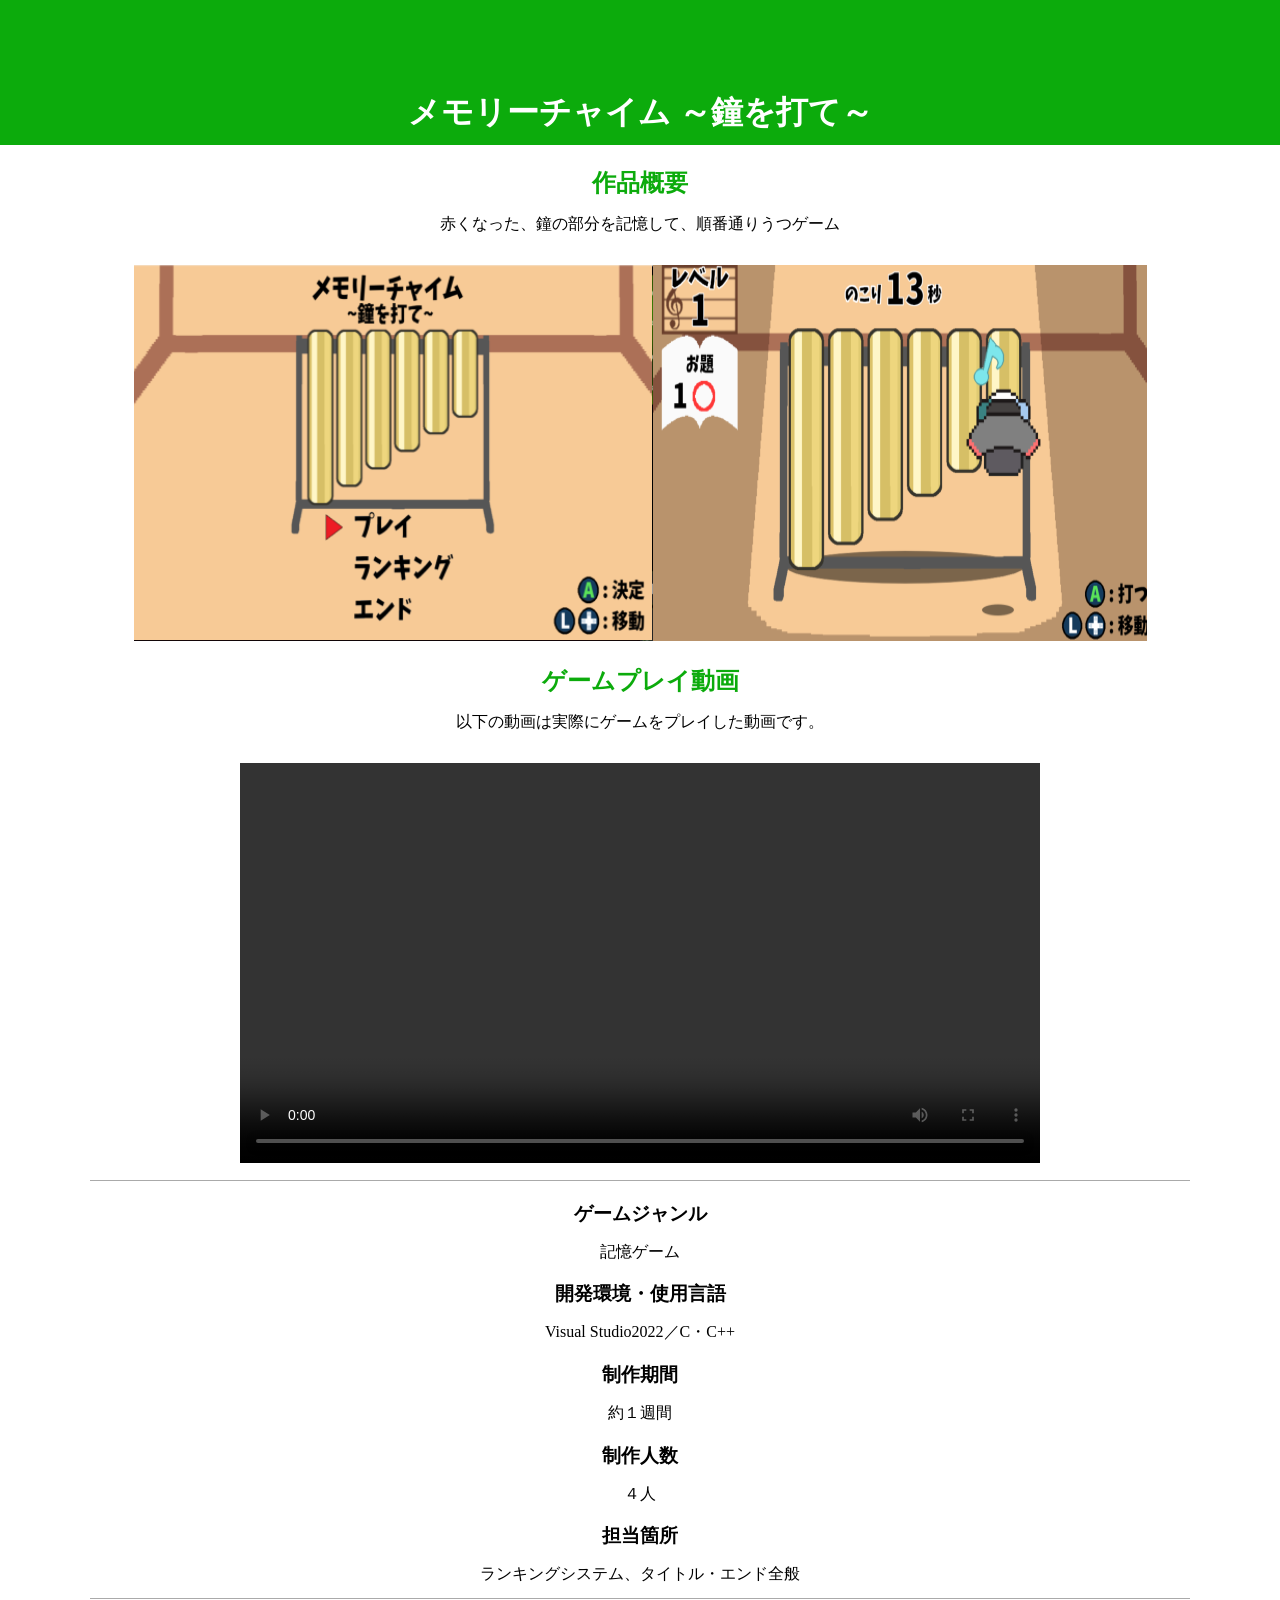
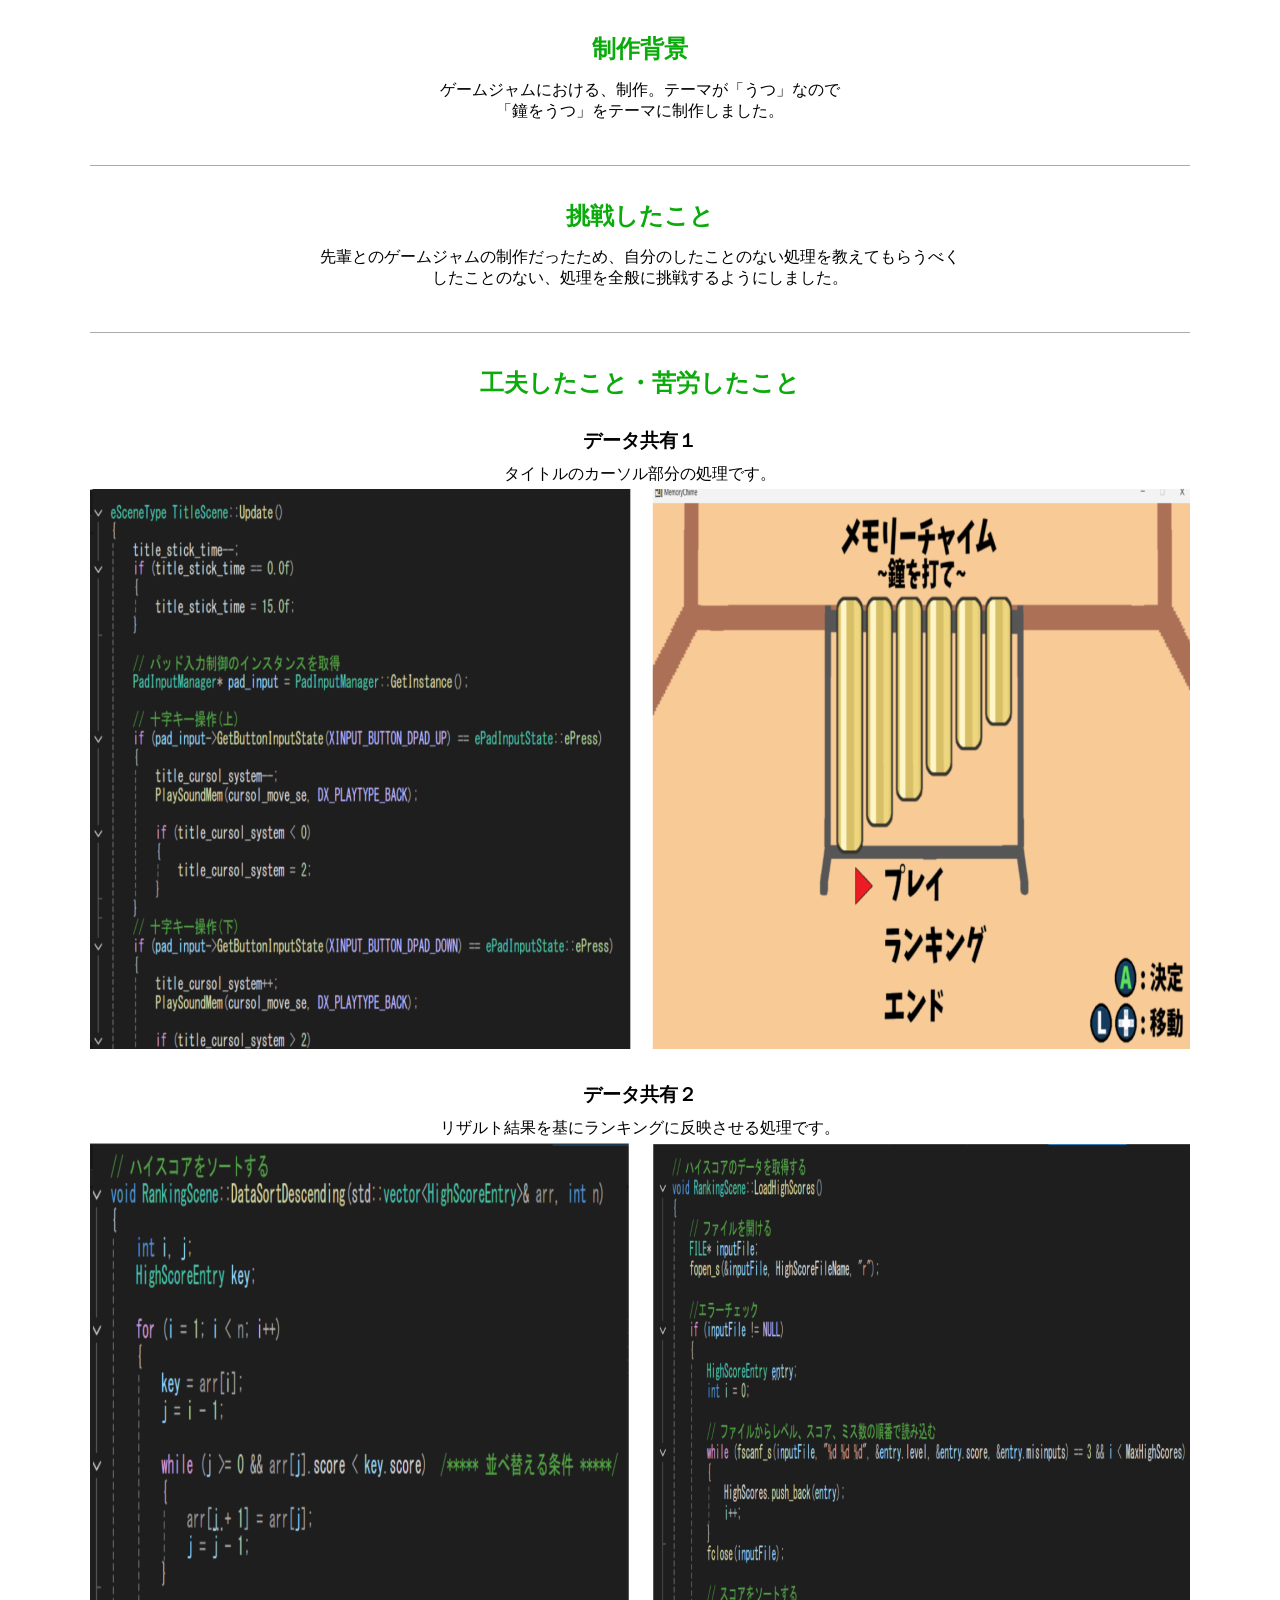
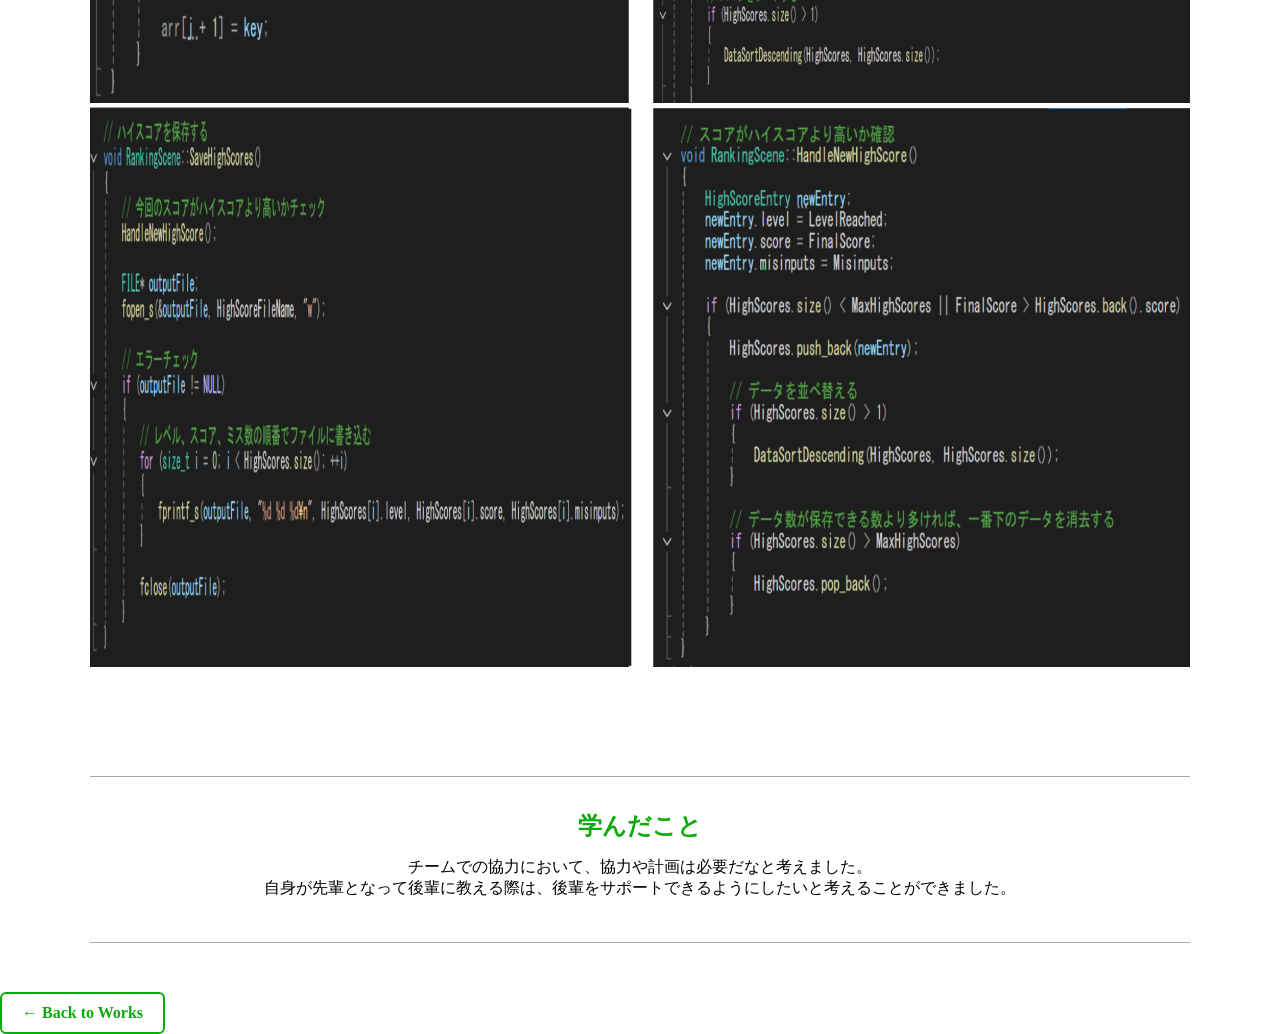
==== Portfolio/html/bell.html @ 4f8c73b8 "文書訂正・Worksの描画" ====
<!DOCTYPE html>
<html lang="ja">
<head>
    <meta charset="UTF-8">
    <title>ゲームジャム制作物</title>
    <link rel="stylesheet" href="../css/burger.css">
</head>

<body>
    <div class="top">
        <h1>メモリーチャイム ～鐘を打て～</h1>
    </div> 

    <div class="overview">
        <h2>作品概要</h2>
        <p>赤くなった、鐘の部分を記憶して、順番通りうつゲーム</p>
        <img src="../images/bell/main.png" alt="タイトル画面とゲームメイン画面">
    </div>
    
    <div class="video">
         <h2>ゲームプレイ動画</h2>
         <p>以下の動画は実際にゲームをプレイした動画です。</p>
         <video src="../video/memory.mp4" controls></video>
    </div>
    <hr>


    <div class="detail">
        <h3>ゲームジャンル</h3>
        <p>記憶ゲーム</p>

        <h3>開発環境・使用言語</h3>
        <p>Visual Studio2022／C・C++</p>

        <h3>制作期間</h3>
        <p>約１週間</p>

        <h3>制作人数</h3>
        <p>４人</p>

        <h3>担当箇所</h3>
        <p>ランキングシステム、タイトル・エンド全般</p>
    </div>
    <hr>

    <div class="reason">
        <h2>制作背景</h2>
        <p>ゲームジャムにおける、制作。テーマが「うつ」なので<br>
        「鐘をうつ」をテーマに制作しました。</p>
    </div>
    <hr>

    <div class="try">
        <h2>挑戦したこと</h2>
        <p>先輩とのゲームジャムの制作だったため、自分のしたことのない処理を教えてもらうべく<br>
        したことのない、処理を全般に挑戦するようにしました。</p>
    </div>
    <hr>

    <div class="ingenuity">
        <h2>工夫したこと・苦労したこと</h2>
        <h3>データ共有１</h3>
        <p>タイトルのカーソル部分の処理です。</p>
        <div class="img-margin">
            <img src="../images/bell/title_code.png" alt="ソースコードとソースコードの処理部分のゲーム画面">
        </div>
        <h3>データ共有２</h3>
        <p>リザルト結果を基にランキングに反映させる処理です。</p>
        <div class="img-margin">
            <img src="../images/bell/ranking_01.png" alt="ソースコードとソースコードの処理部分のゲーム画面">
            <img src="../images/bell/ranking_02.png" alt="ソースコードとソースコードの処理部分のゲーム画面">
        </div>
    </div>
    <hr>

    <div class="learn">
        <h2>学んだこと</h2>
        <p>チームでの協力において、協力や計画は必要だなと考えました。<br>
        自身が先輩となって後輩に教える際は、後輩をサポートできるようにしたいと考えることができました。</p>
    </div>
    <hr>

    <a href="../html/works.html" class="back-button">← Back to Works</a>

</body>
</html>
---- Portfolio/css/burger.css ----
@charset "UTF-8";

/*全体へ適応*/
body{
    margin:0;
    font-family: 'メイリオ';
}
/*各見出しの設定*/
h1{
    padding-bottom: 10px;         
}
h2{
    color: #0cab0c;             
    margin-bottom: 0;             
}
h3{
    margin-bottom: 0; 
}

/*段落の設定*/
p{
    padding-top: 5px;           
    padding-bottom: 0px;
    margin-top: 10px;           
    margin-bottom: 30px;
    font-weight: 500;       
}

/*水平線のデザイン*/
hr{
    width: 1100px;                        
    height: 1px;                          
    border: none;                         
    border-top: 1px #aaaaaa solid;       
}

/*画像の上下左右に空白を設ける*/
.imag-margin{
    margin-bottom: 50px;
    padding: 20px;
}

/*ゲームタイトル表示部分*/
.top
{
    color: #ffffff;
    text-align: center;
    padding-top: 70px;
    background-color: #0cab0c;
    width: 100%;
}

/*作品概要*/
.overview{
    text-align: center;
}

.video{
    padding-bottom: 5px;
    text-align: center;
}

.video video{
    width: 800px;
    height: 400px;
}

/*詳細・環境*/
.detail{
    padding-bottom: 5px;
    text-align: center;
}

.detail p{
    margin-bottom: 0px;
}

/*制作背景*/
.reason{
    padding: 5px;
    text-align: center;
}

/*挑戦したこと*/
.try{
    padding: 5px;
    text-align: center;
}

/*学んだこと*/
.learn{
    padding: 5px;
    text-align: center;
}

/*苦労したこと*/
.ingenuity{
    padding: 5px;
    text-align: center;
    margin-bottom: 100px;
}

.ingenuity h3{
    padding-top: 10px;
    padding-bottom: 5px;
}

.ingenuity p{
    margin-top: 0px;
    margin-bottom: 5px;
    line-height: 20px;
}

.update{
    padding: 5px;
    text-align: center;
}

.update video{
    width: 800px;
    height: 400px;
}

/*戻りボタン*/
.back-button{
    display: inline-block;
    margin-top: 40px;
    padding: 10px 20px;
    border: 2px solid #0cab0c;
    border-radius: 6px;
    text-decoration: none;
    color: #0cab0c;
    font-weight: bold;
    transition: 0.3s;
}

.back-button:hover{
    background-color: #0cab0c;
    color: #fff;
}
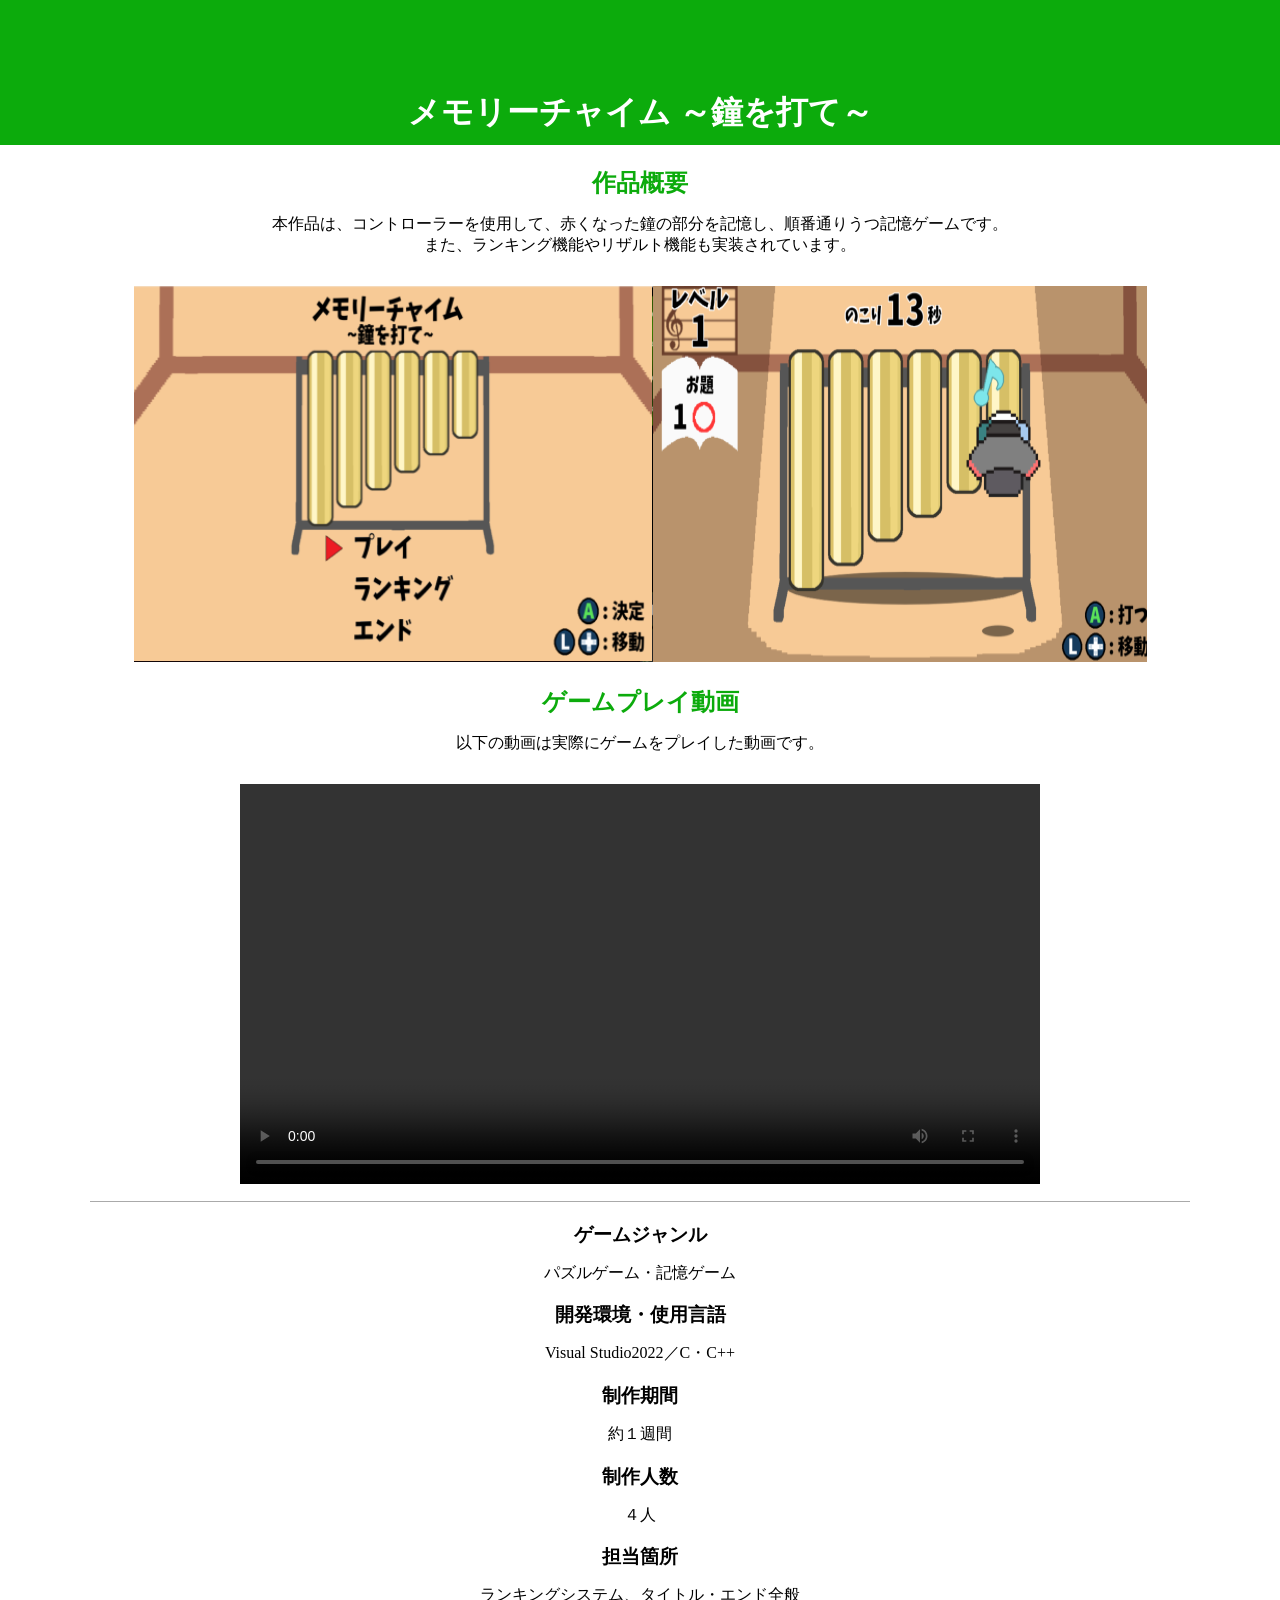
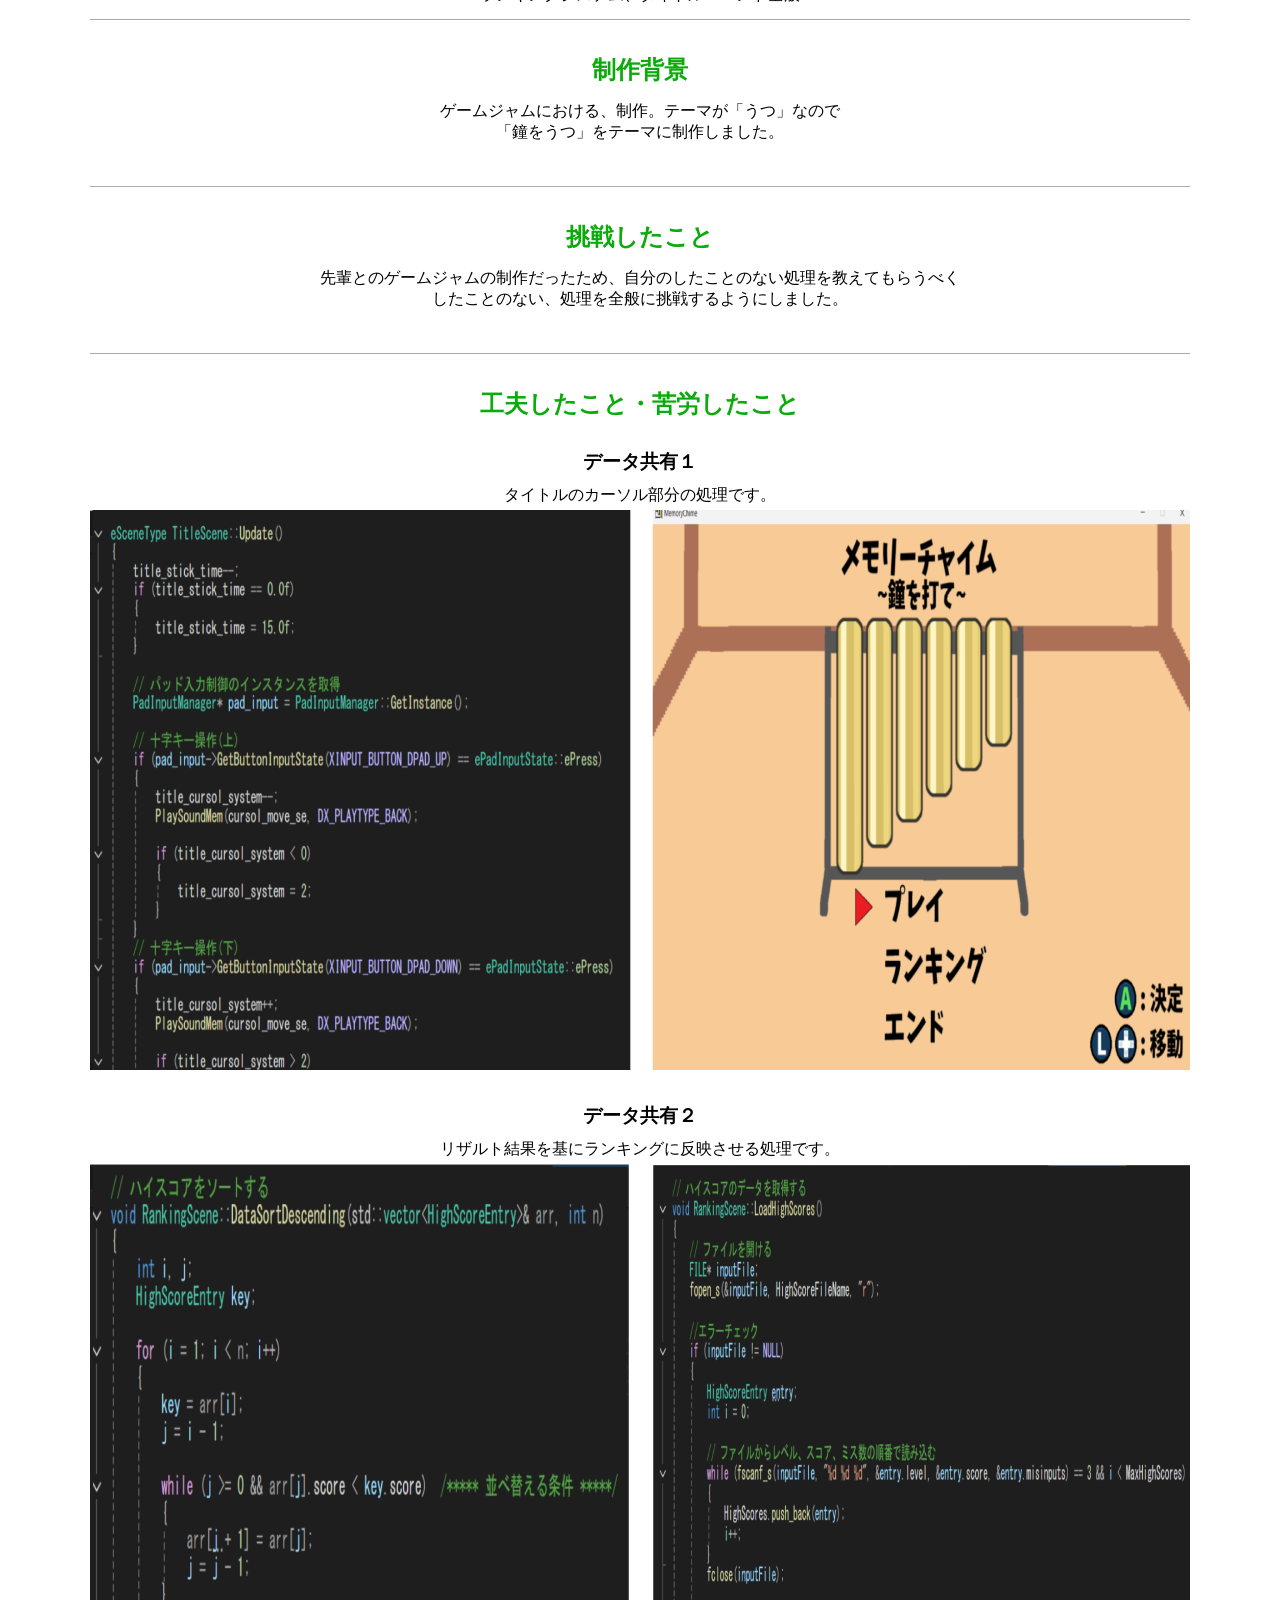
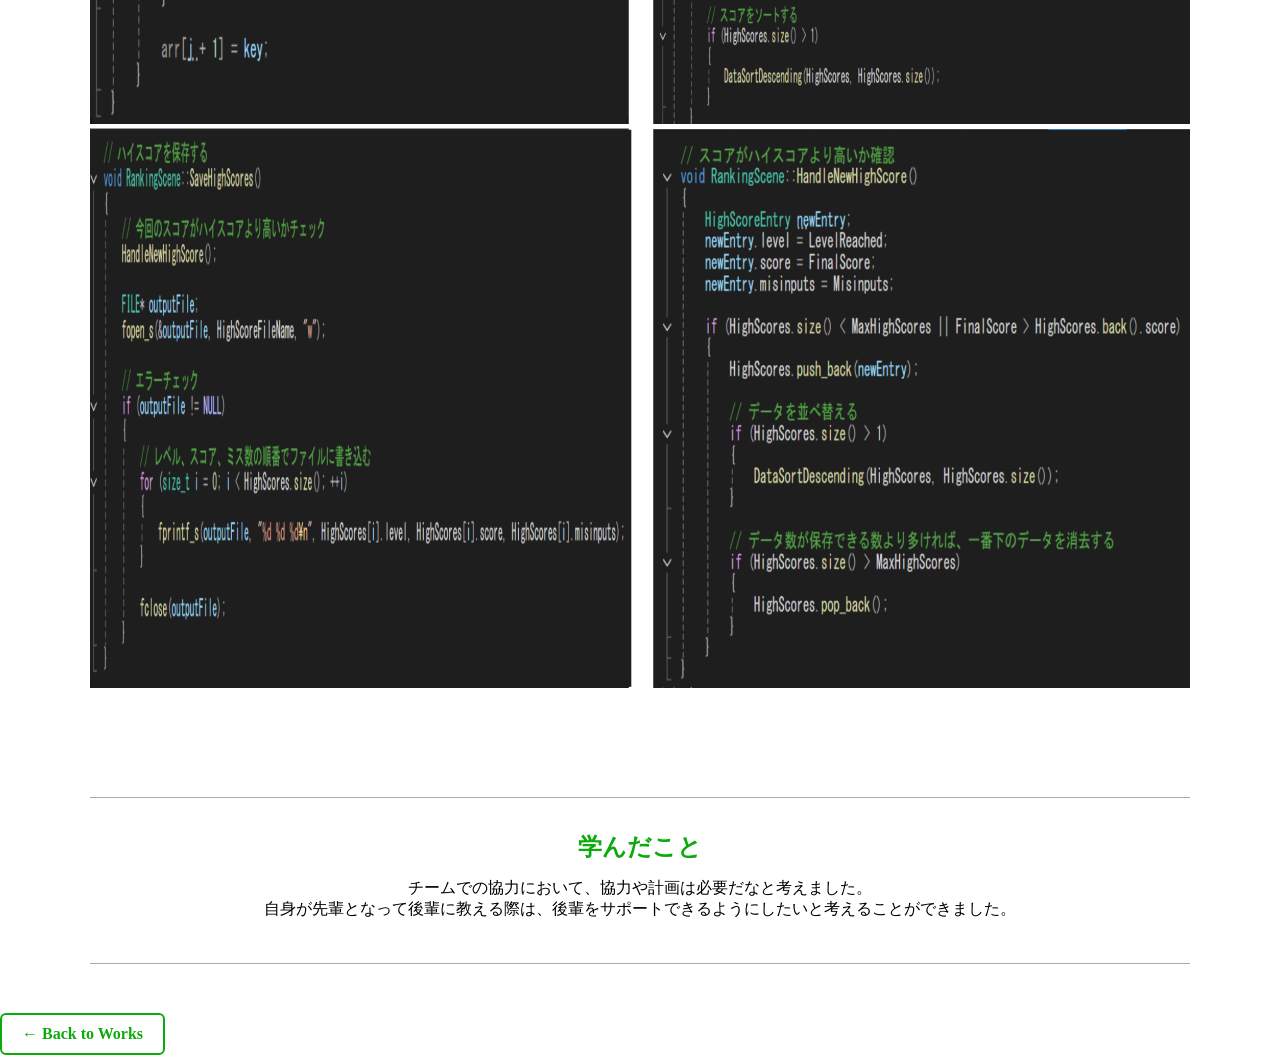
==== commit 7053ecff: "文章訂正" ====
--- a/Portfolio/html/bell.html
+++ b/Portfolio/html/bell.html
@@ -13,7 +13,8 @@
 
     <div class="overview">
         <h2>作品概要</h2>
-        <p>赤くなった、鐘の部分を記憶して、順番通りうつゲーム</p>
+        <p>本作品は、コントローラーを使用して、赤くなった鐘の部分を記憶し、順番通りうつ記憶ゲームです。
+        <br>また、ランキング機能やリザルト機能も実装されています。</p>
         <img src="../images/bell/main.png" alt="タイトル画面とゲームメイン画面">
     </div>
     
@@ -27,7 +28,7 @@
 
     <div class="detail">
         <h3>ゲームジャンル</h3>
-        <p>記憶ゲーム</p>
+        <p>パズルゲーム・記憶ゲーム</p>
 
         <h3>開発環境・使用言語</h3>
         <p>Visual Studio2022／C・C++</p>
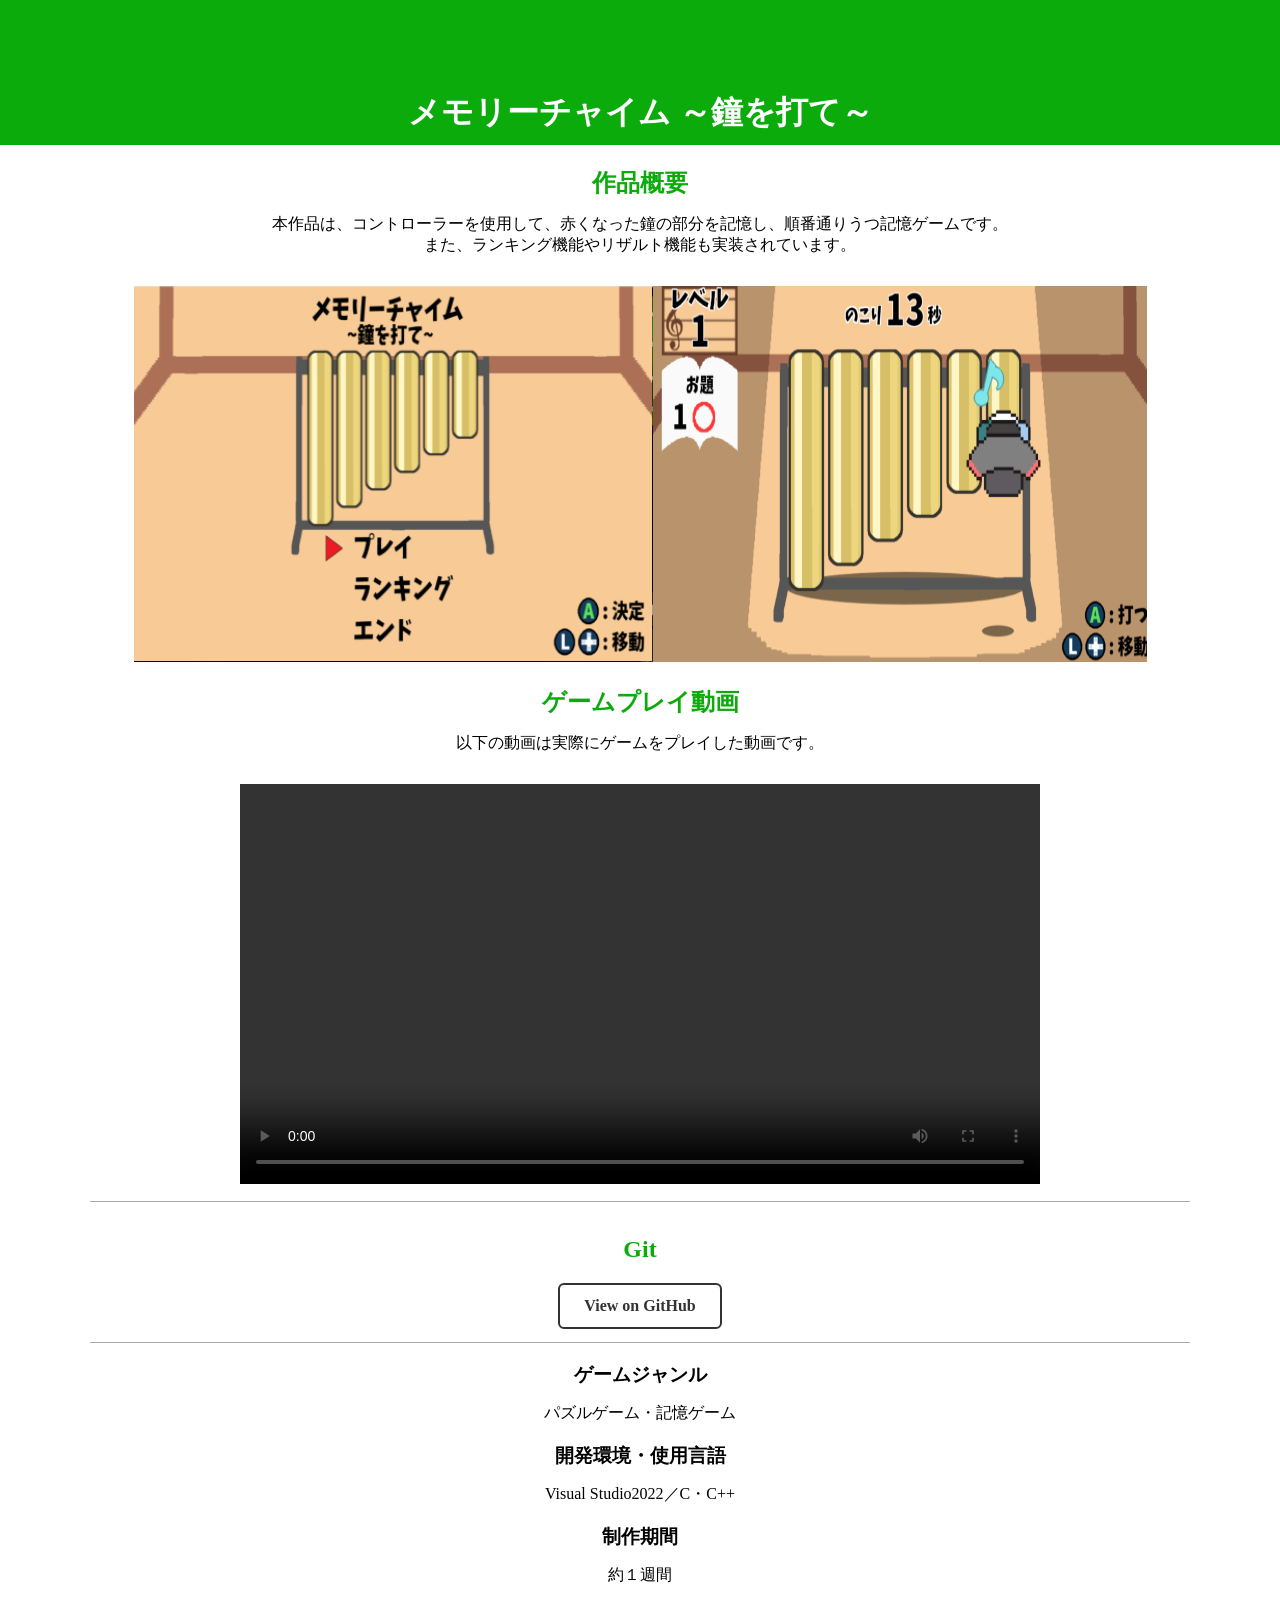
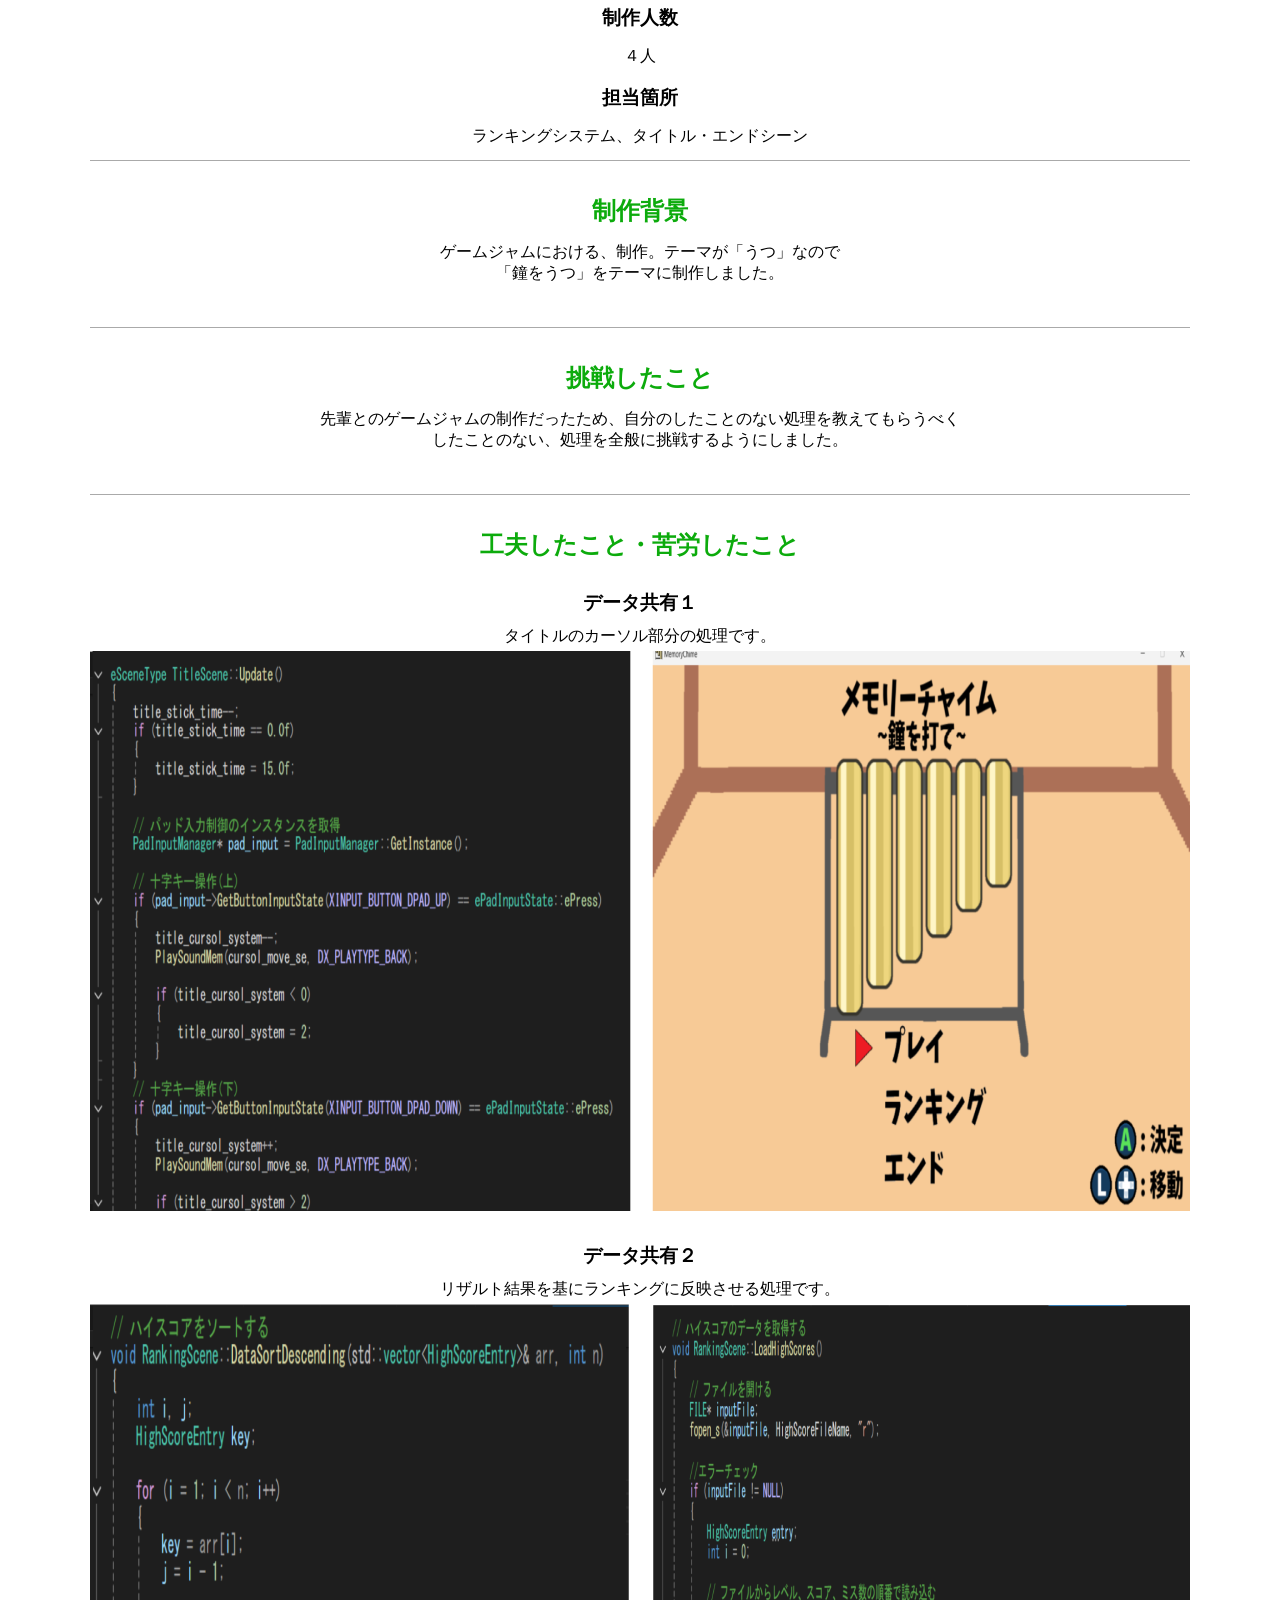
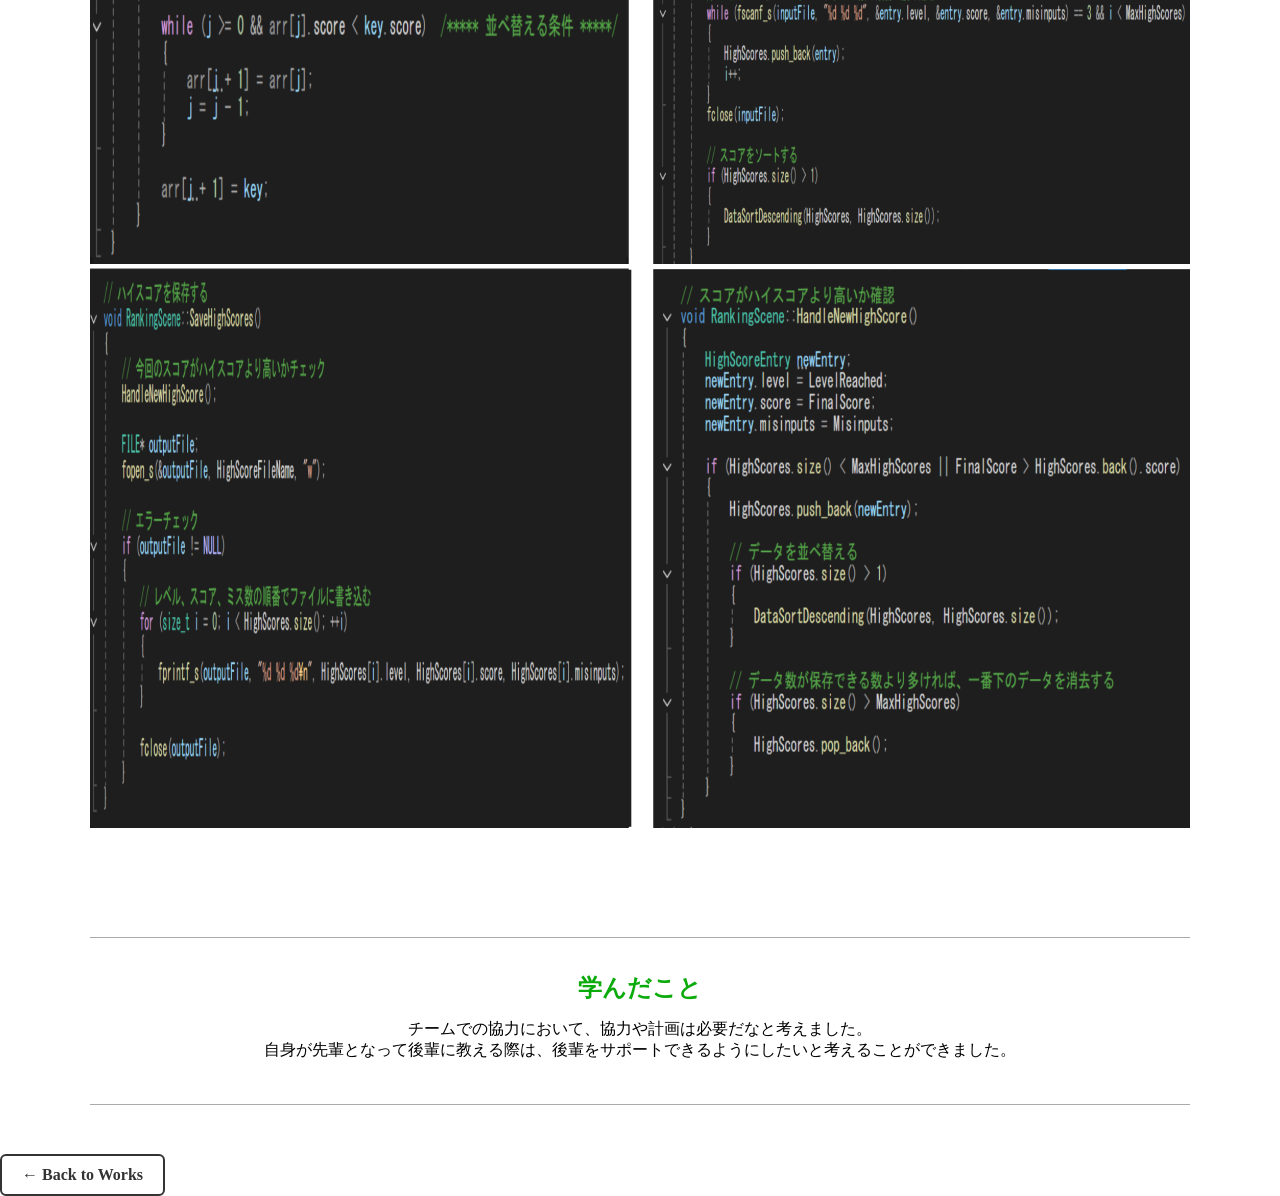
==== commit 9c449e5f: "git追加など" ====
--- a/Portfolio/html/bell.html
+++ b/Portfolio/html/bell.html
@@ -25,6 +25,12 @@
     </div>
     <hr>
 
+    <div class = "Git">
+        <h2>Git</h2>
+        <a href="https://github.com/chihiro-hiro/GameJam_2025_L/tree/main" target="_blank" class="github-button">
+    View on GitHub</a>
+    </div>
+    <hr>
 
     <div class="detail">
         <h3>ゲームジャンル</h3>
@@ -40,7 +46,7 @@
         <p>４人</p>
 
         <h3>担当箇所</h3>
-        <p>ランキングシステム、タイトル・エンド全般</p>
+        <p>ランキングシステム、タイトル・エンドシーン</p>
     </div>
     <hr>
 
@@ -82,6 +88,5 @@
     <hr>
 
     <a href="../html/works.html" class="back-button">← Back to Works</a>
-
 </body>
 </html>
--- a/Portfolio/css/burger.css
+++ b/Portfolio/css/burger.css
@@ -55,6 +55,7 @@
     text-align: center;
 }
 
+/*動画用*/
 .video{
     padding-bottom: 5px;
     text-align: center;
@@ -63,6 +64,12 @@
 .video video{
     width: 800px;
     height: 400px;
+}
+
+/*Git用*/
+.Git{
+    padding: 5px;
+    text-align: center;
 }
 
 /*詳細・環境*/
@@ -126,16 +133,34 @@
     display: inline-block;
     margin-top: 40px;
     padding: 10px 20px;
-    border: 2px solid #0cab0c;
+    border: 2px solid #333;
     border-radius: 6px;
     text-decoration: none;
-    color: #0cab0c;
+    color: #333;
     font-weight: bold;
     transition: 0.3s;
 }
 
 .back-button:hover{
-    background-color: #0cab0c;
+    background-color: #333;
+    color: #fff;
+}
+
+/*Github用ボタン*/
+.github-button{
+    display: inline-block;
+    margin-top: 20px;
+    padding: 12px 24px;
+    border: 2px solid #333;
+    border-radius: 6px;
+    color: #333;
+    text-decoration: none;
+    font-weight: bold;
+    transition: 0.3s;
+}
+
+.github-button:hover{
+    background-color: #333;
     color: #fff;
 }
 
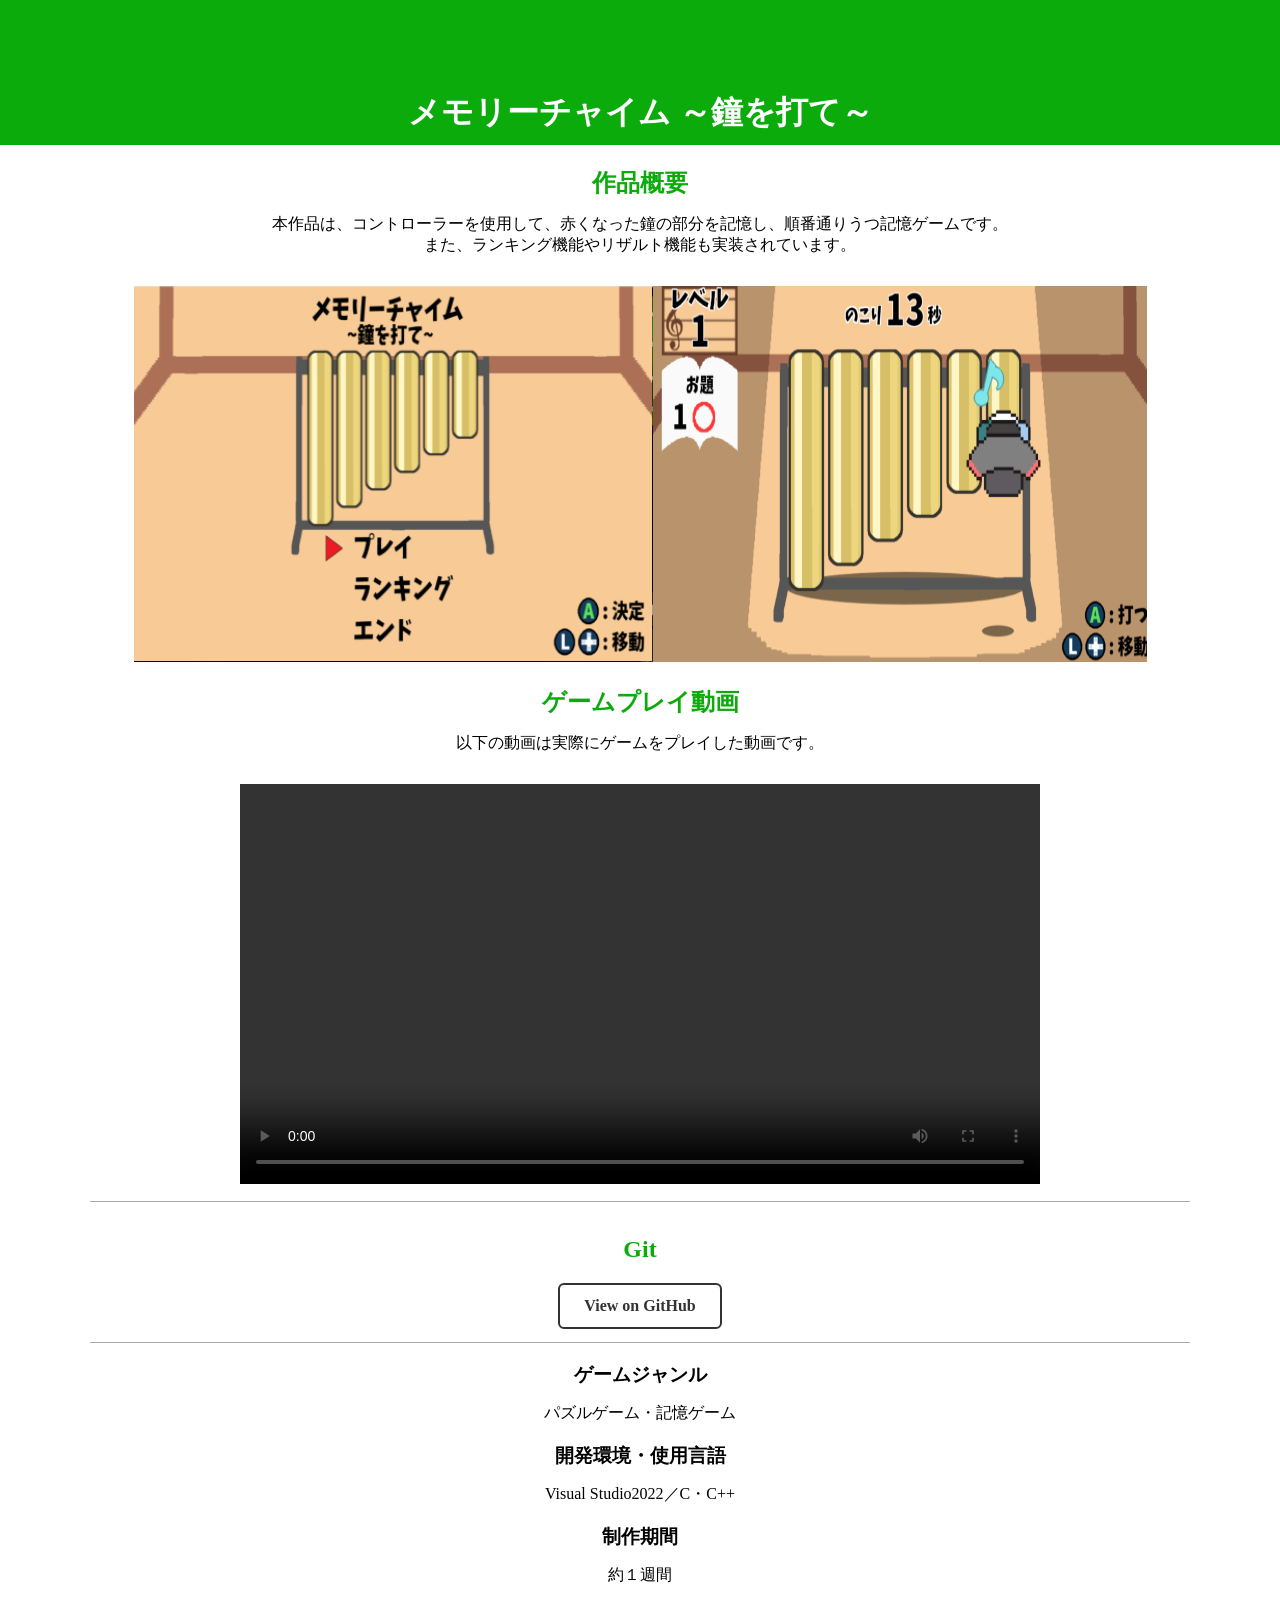
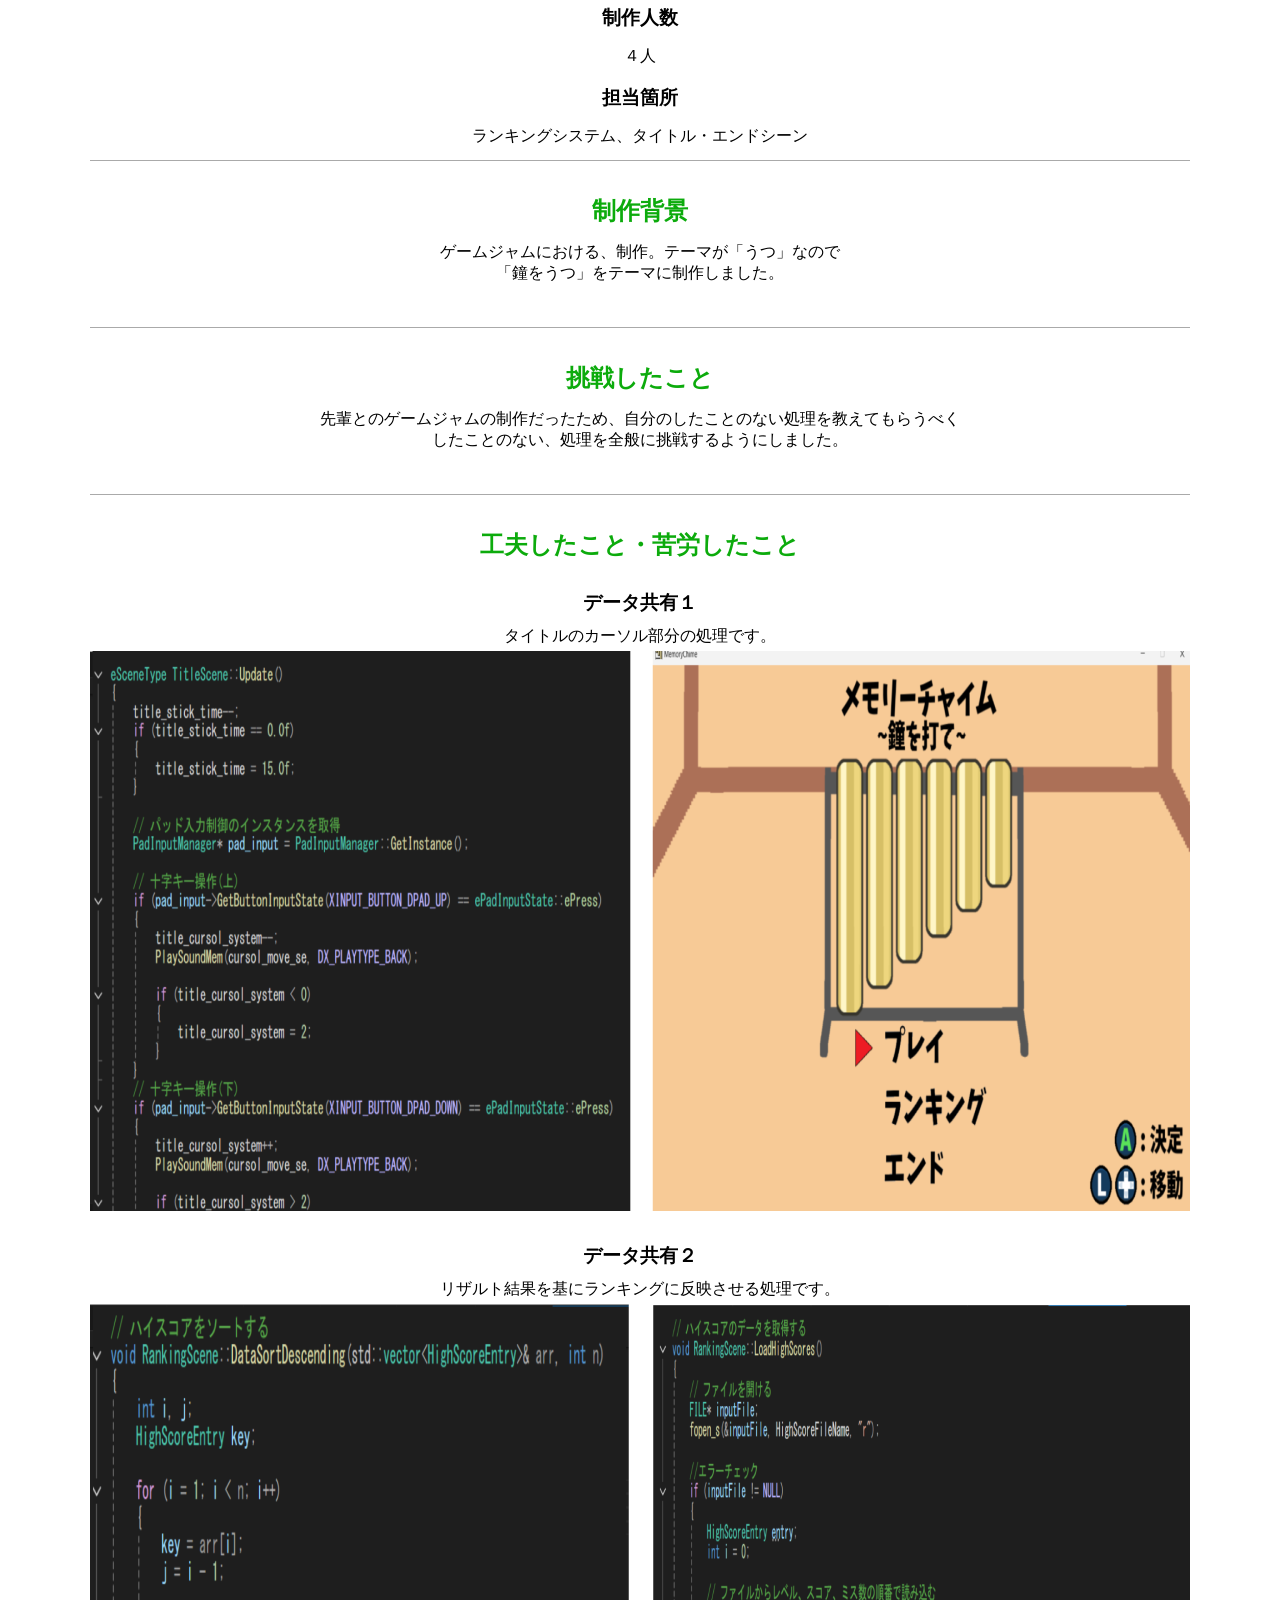
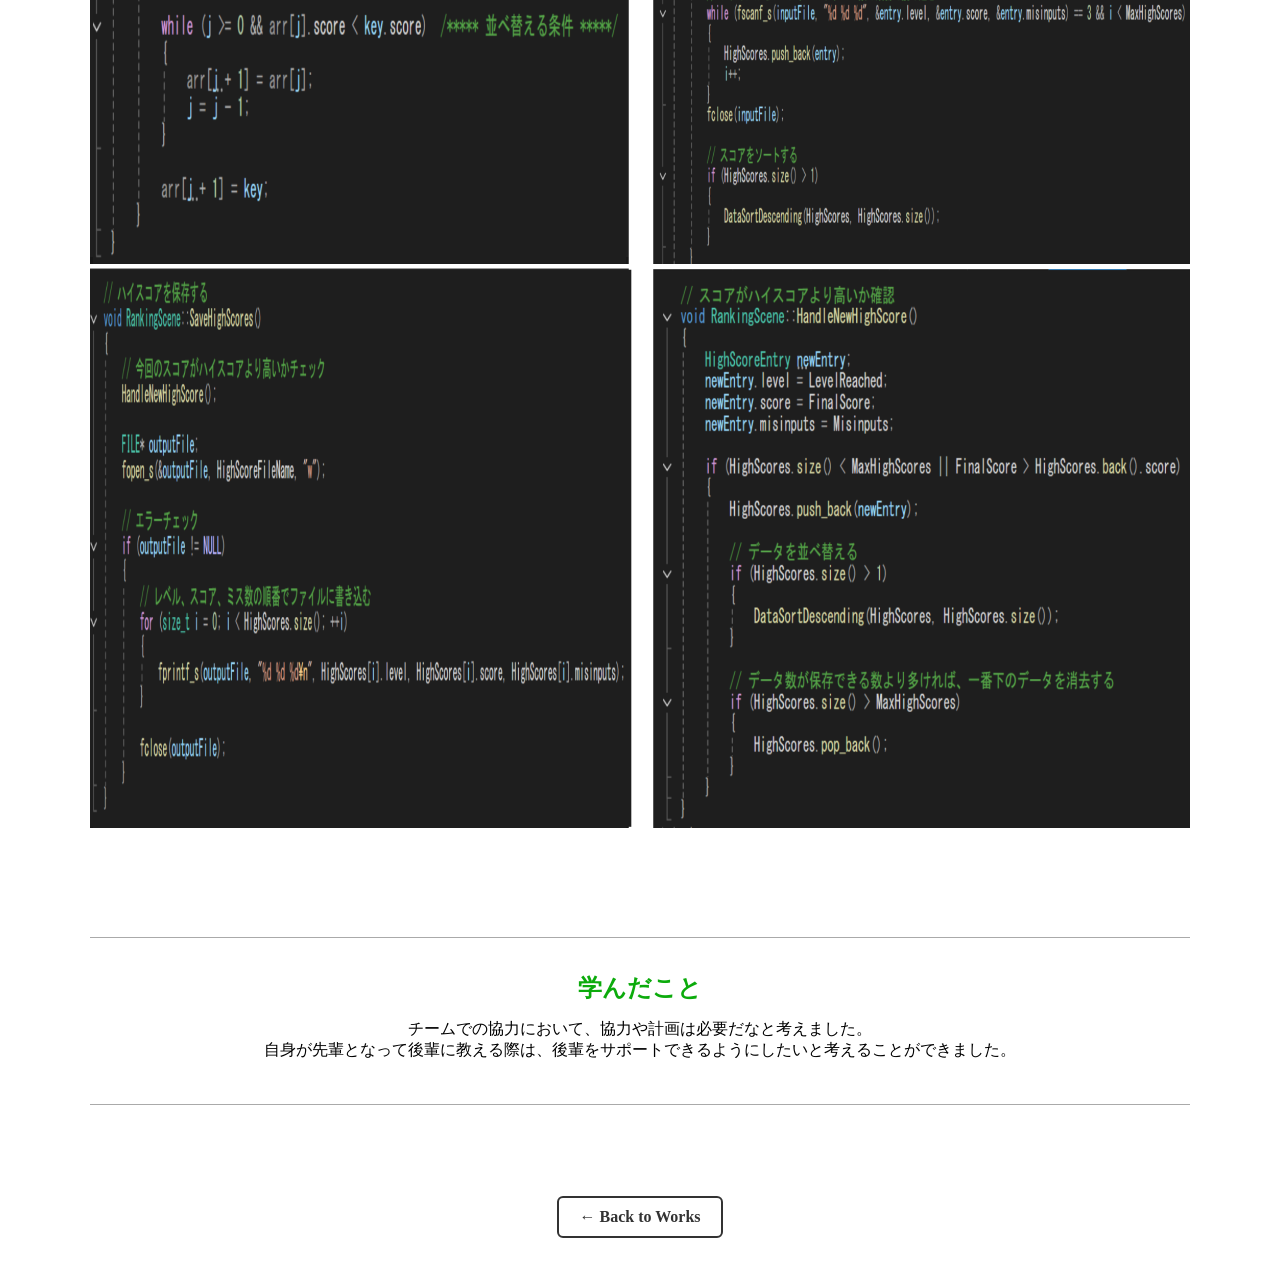
==== commit b13fc028: "ページ訂正" ====
--- a/Portfolio/html/bell.html
+++ b/Portfolio/html/bell.html
@@ -87,6 +87,8 @@
     </div>
     <hr>
 
+    <div class="back-area">
     <a href="../html/works.html" class="back-button">← Back to Works</a>
+</div>
 </body>
 </html>
--- a/Portfolio/css/burger.css
+++ b/Portfolio/css/burger.css
@@ -128,6 +128,11 @@
     height: 400px;
 }
 
+.back-area {
+    text-align: center;   /* 中央寄せ */
+    margin: 50px 0;       /* 上下に余白 */
+}
+
 /*戻りボタン*/
 .back-button{
     display: inline-block;
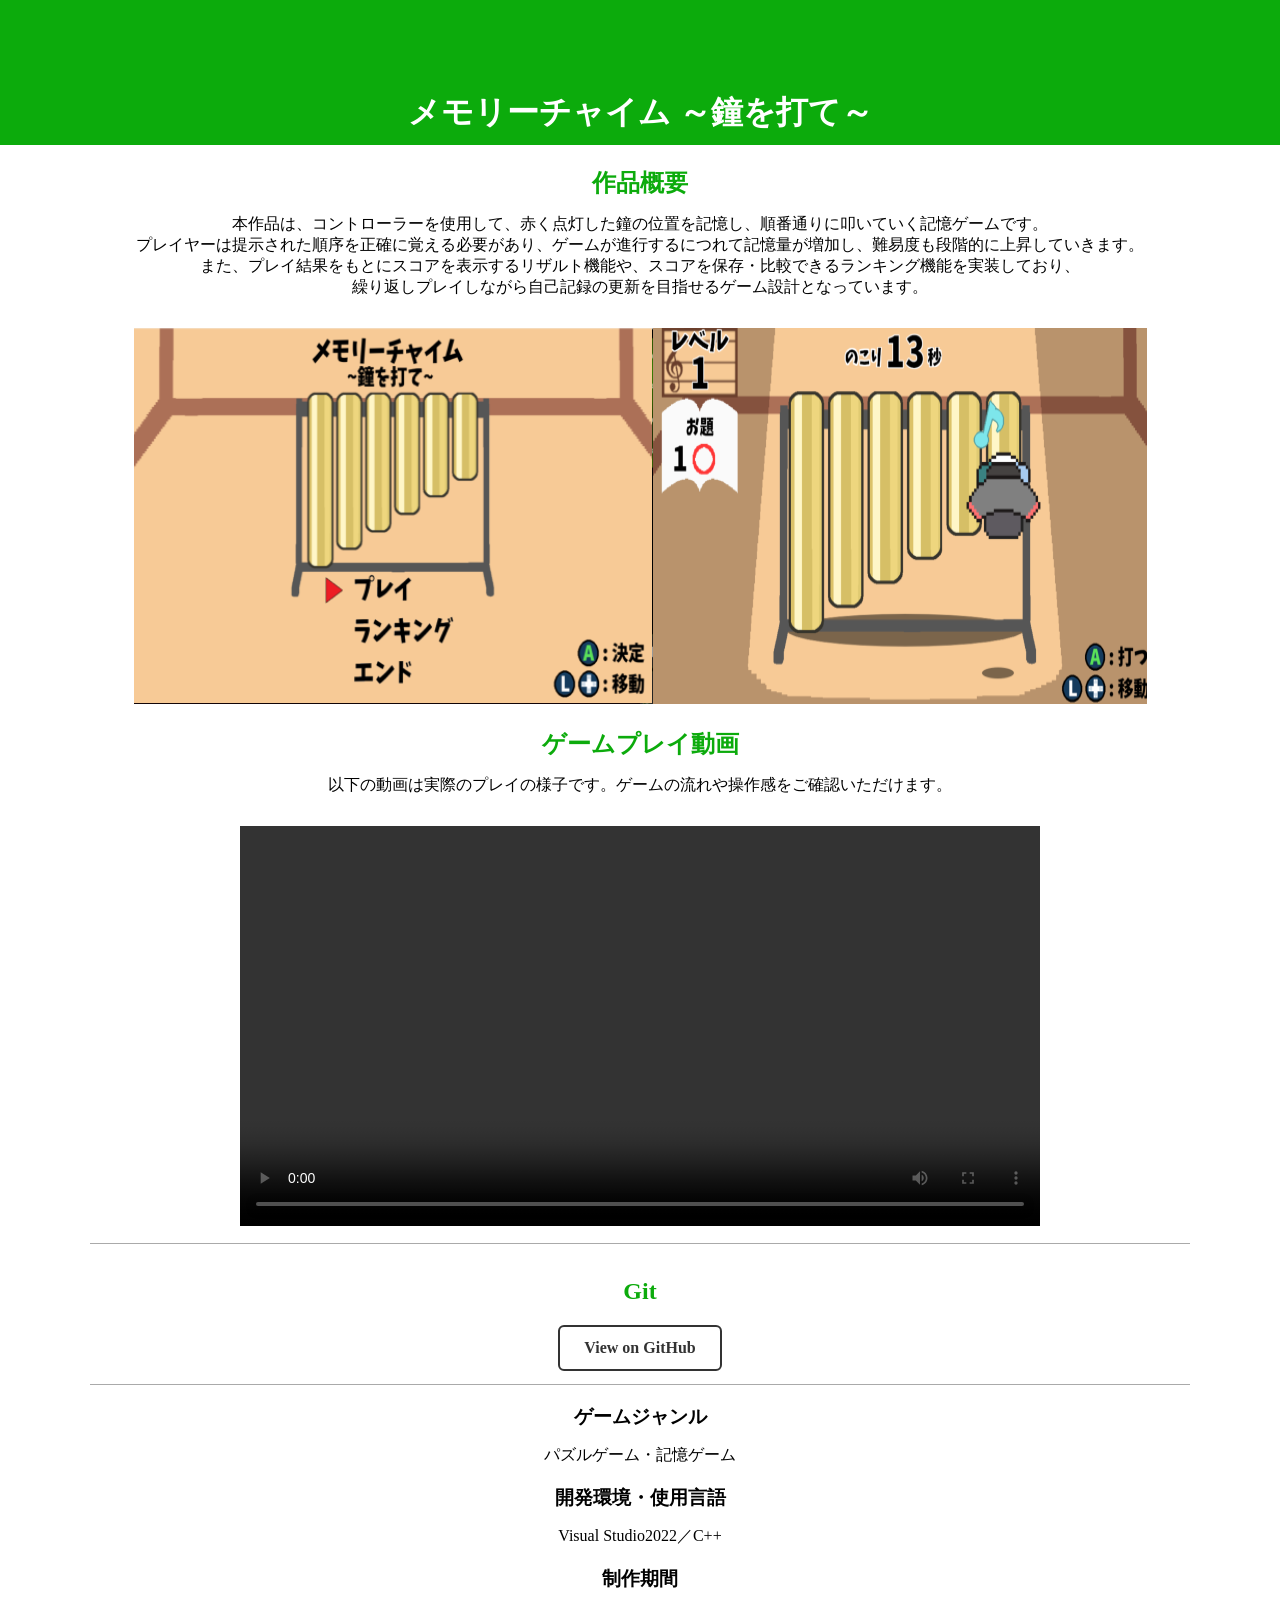
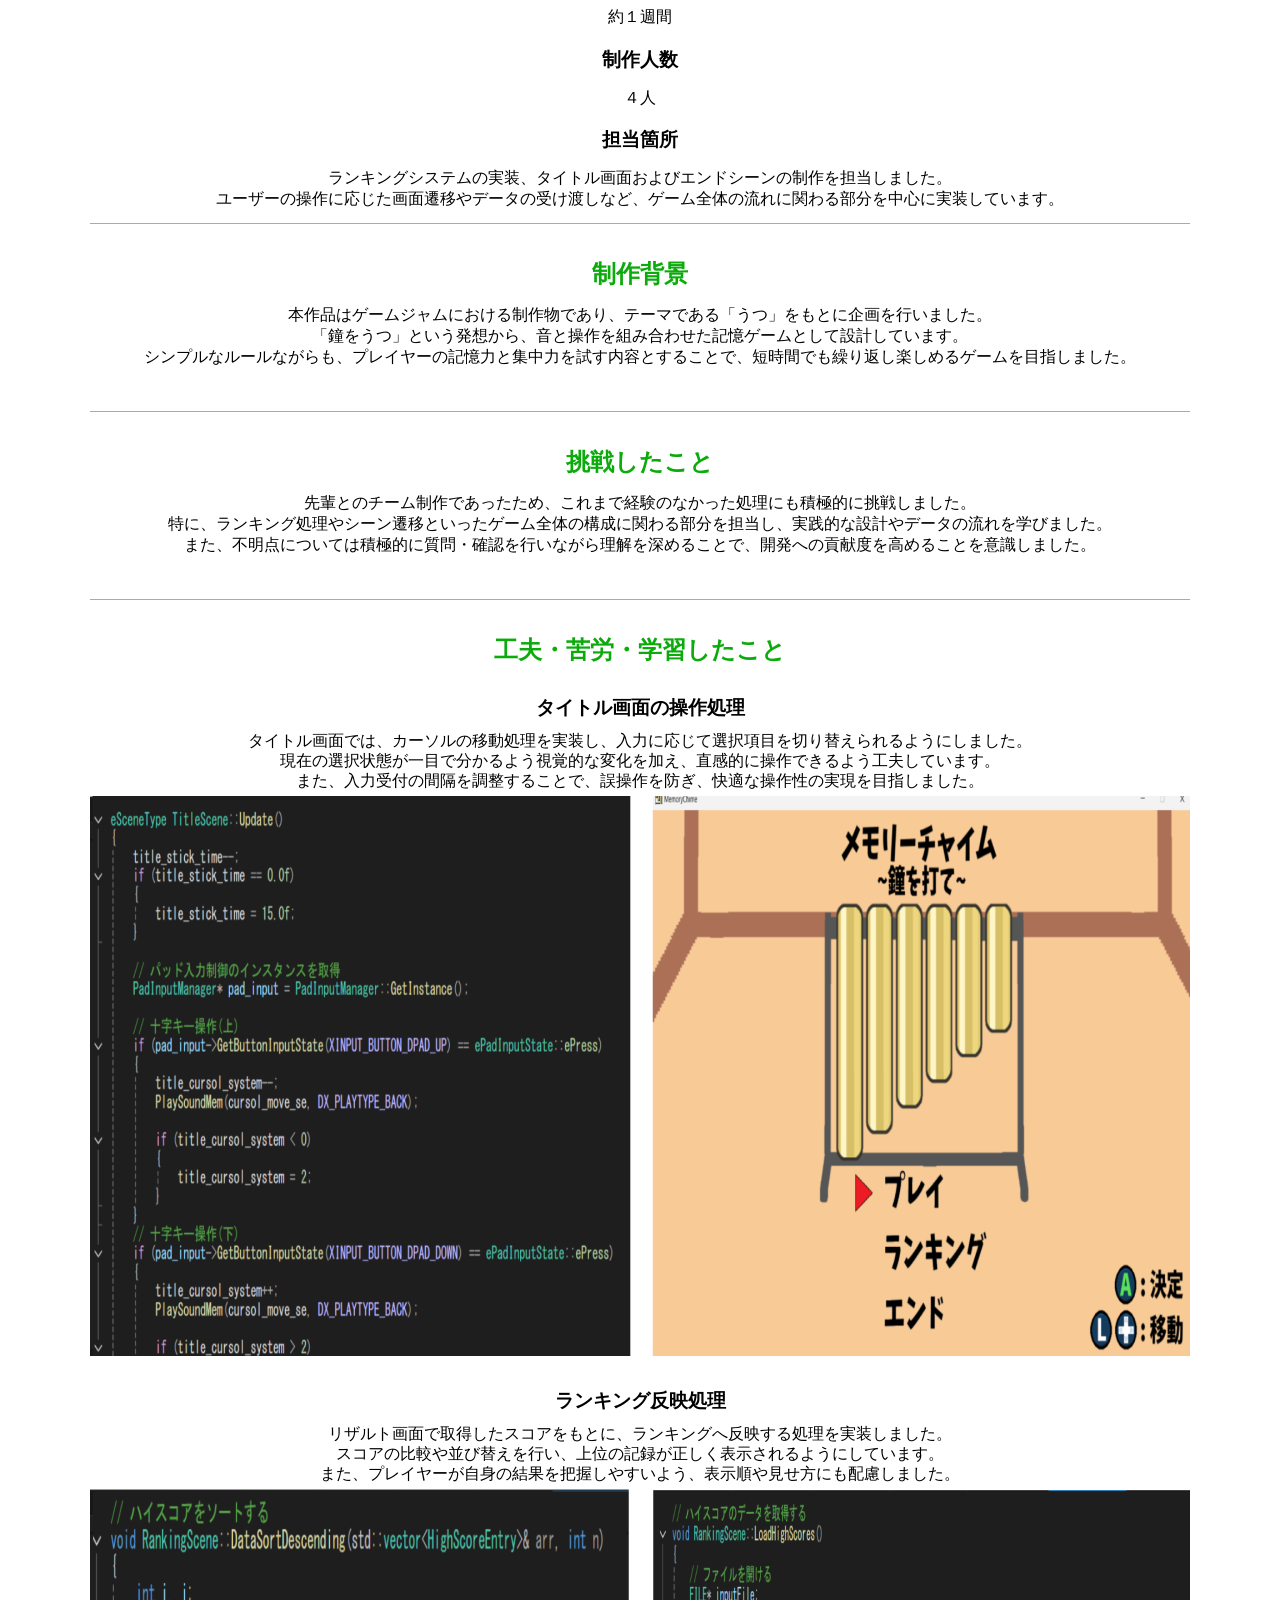
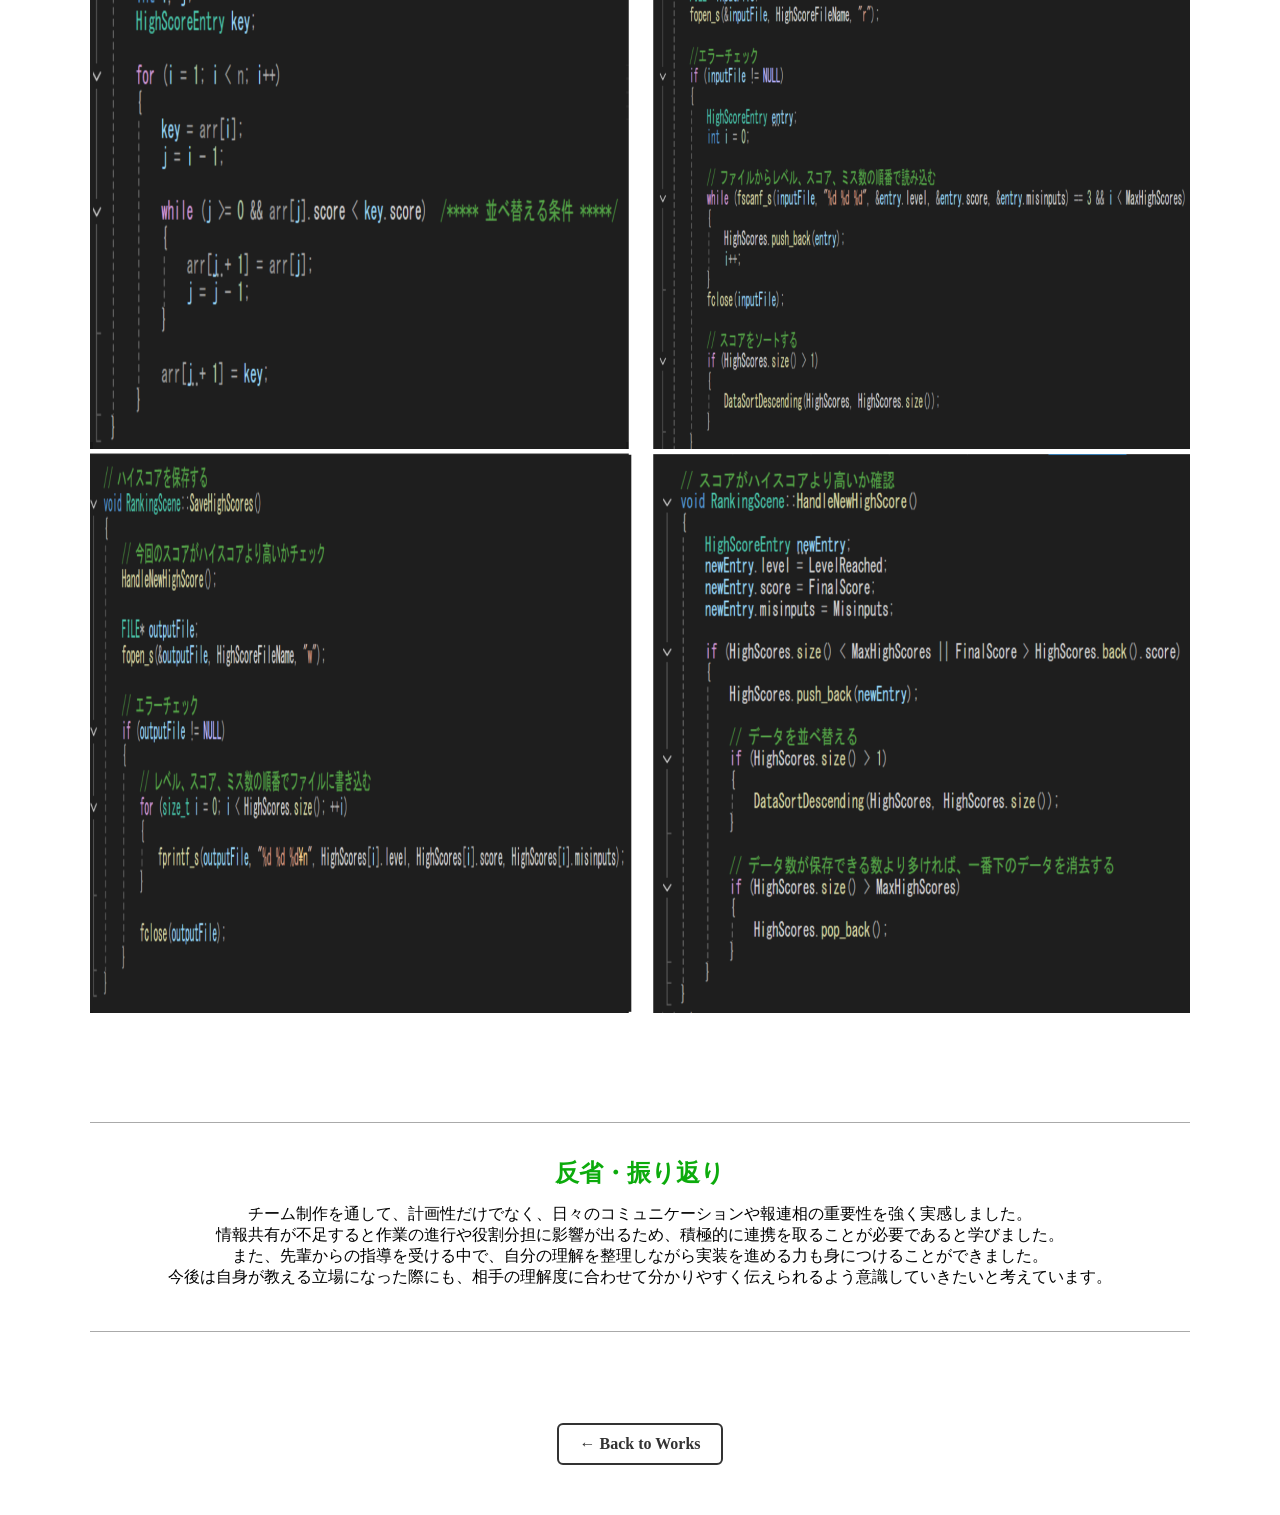
==== commit f8ff40b3: "仕上げ 書式などをすべて丁寧に直した" ====
--- a/Portfolio/html/bell.html
+++ b/Portfolio/html/bell.html
@@ -13,14 +13,18 @@
 
     <div class="overview">
         <h2>作品概要</h2>
-        <p>本作品は、コントローラーを使用して、赤くなった鐘の部分を記憶し、順番通りうつ記憶ゲームです。
-        <br>また、ランキング機能やリザルト機能も実装されています。</p>
+        <p>
+        本作品は、コントローラーを使用して、赤く点灯した鐘の位置を記憶し、順番通りに叩いていく記憶ゲームです。<br>
+        プレイヤーは提示された順序を正確に覚える必要があり、ゲームが進行するにつれて記憶量が増加し、難易度も段階的に上昇していきます。<br>
+        また、プレイ結果をもとにスコアを表示するリザルト機能や、スコアを保存・比較できるランキング機能を実装しており、<br>
+        繰り返しプレイしながら自己記録の更新を目指せるゲーム設計となっています。
+        </p>
         <img src="../images/bell/main.png" alt="タイトル画面とゲームメイン画面">
     </div>
     
     <div class="video">
          <h2>ゲームプレイ動画</h2>
-         <p>以下の動画は実際にゲームをプレイした動画です。</p>
+         <p>以下の動画は実際のプレイの様子です。ゲームの流れや操作感をご確認いただけます。</p>
          <video src="../video/memory.mp4" controls></video>
     </div>
     <hr>
@@ -37,7 +41,7 @@
         <p>パズルゲーム・記憶ゲーム</p>
 
         <h3>開発環境・使用言語</h3>
-        <p>Visual Studio2022／C・C++</p>
+        <p>Visual Studio2022／C++</p>
 
         <h3>制作期間</h3>
         <p>約１週間</p>
@@ -46,33 +50,54 @@
         <p>４人</p>
 
         <h3>担当箇所</h3>
-        <p>ランキングシステム、タイトル・エンドシーン</p>
+        <p>
+        ランキングシステムの実装、タイトル画面およびエンドシーンの制作を担当しました。<br>
+        ユーザーの操作に応じた画面遷移やデータの受け渡しなど、ゲーム全体の流れに関わる部分を中心に実装しています。
+        </p>
     </div>
     <hr>
 
     <div class="reason">
         <h2>制作背景</h2>
-        <p>ゲームジャムにおける、制作。テーマが「うつ」なので<br>
-        「鐘をうつ」をテーマに制作しました。</p>
+        <p>
+        本作品はゲームジャムにおける制作物であり、テーマである「うつ」をもとに企画を行いました。<br>
+        「鐘をうつ」という発想から、音と操作を組み合わせた記憶ゲームとして設計しています。<br>
+        シンプルなルールながらも、プレイヤーの記憶力と集中力を試す内容とすることで、短時間でも繰り返し楽しめるゲームを目指しました。
+        </p>
     </div>
     <hr>
 
     <div class="try">
         <h2>挑戦したこと</h2>
-        <p>先輩とのゲームジャムの制作だったため、自分のしたことのない処理を教えてもらうべく<br>
-        したことのない、処理を全般に挑戦するようにしました。</p>
+        <p>
+        先輩とのチーム制作であったため、これまで経験のなかった処理にも積極的に挑戦しました。<br>
+        特に、ランキング処理やシーン遷移といったゲーム全体の構成に関わる部分を担当し、実践的な設計やデータの流れを学びました。<br>
+        また、不明点については積極的に質問・確認を行いながら理解を深めることで、開発への貢献度を高めることを意識しました。
+        </p>
     </div>
     <hr>
 
     <div class="ingenuity">
-        <h2>工夫したこと・苦労したこと</h2>
-        <h3>データ共有１</h3>
-        <p>タイトルのカーソル部分の処理です。</p>
+        <h2>工夫・苦労・学習したこと</h2>
+
+        <h3>タイトル画面の操作処理</h3>
+        <p>
+        タイトル画面では、カーソルの移動処理を実装し、入力に応じて選択項目を切り替えられるようにしました。<br>
+        現在の選択状態が一目で分かるよう視覚的な変化を加え、直感的に操作できるよう工夫しています。<br>
+        また、入力受付の間隔を調整することで、誤操作を防ぎ、快適な操作性の実現を目指しました。
+        </p>
+
         <div class="img-margin">
             <img src="../images/bell/title_code.png" alt="ソースコードとソースコードの処理部分のゲーム画面">
         </div>
-        <h3>データ共有２</h3>
-        <p>リザルト結果を基にランキングに反映させる処理です。</p>
+
+        <h3>ランキング反映処理</h3>
+        <p>
+        リザルト画面で取得したスコアをもとに、ランキングへ反映する処理を実装しました。<br>
+        スコアの比較や並び替えを行い、上位の記録が正しく表示されるようにしています。<br>
+        また、プレイヤーが自身の結果を把握しやすいよう、表示順や見せ方にも配慮しました。
+        </p>
+
         <div class="img-margin">
             <img src="../images/bell/ranking_01.png" alt="ソースコードとソースコードの処理部分のゲーム画面">
             <img src="../images/bell/ranking_02.png" alt="ソースコードとソースコードの処理部分のゲーム画面">
@@ -81,14 +106,19 @@
     <hr>
 
     <div class="learn">
-        <h2>学んだこと</h2>
-        <p>チームでの協力において、協力や計画は必要だなと考えました。<br>
-        自身が先輩となって後輩に教える際は、後輩をサポートできるようにしたいと考えることができました。</p>
+        <h2>反省・振り返り</h2>
+        <p>
+        チーム制作を通して、計画性だけでなく、日々のコミュニケーションや報連相の重要性を強く実感しました。<br>
+        情報共有が不足すると作業の進行や役割分担に影響が出るため、積極的に連携を取ることが必要であると学びました。<br>
+        また、先輩からの指導を受ける中で、自分の理解を整理しながら実装を進める力も身につけることができました。<br>
+        今後は自身が教える立場になった際にも、相手の理解度に合わせて分かりやすく伝えられるよう意識していきたいと考えています。
+        </p>
     </div>
     <hr>
 
     <div class="back-area">
-    <a href="../html/works.html" class="back-button">← Back to Works</a>
-</div>
+        <a href="../html/works.html" class="back-button">← Back to Works</a>
+    </div>
+
 </body>
 </html>
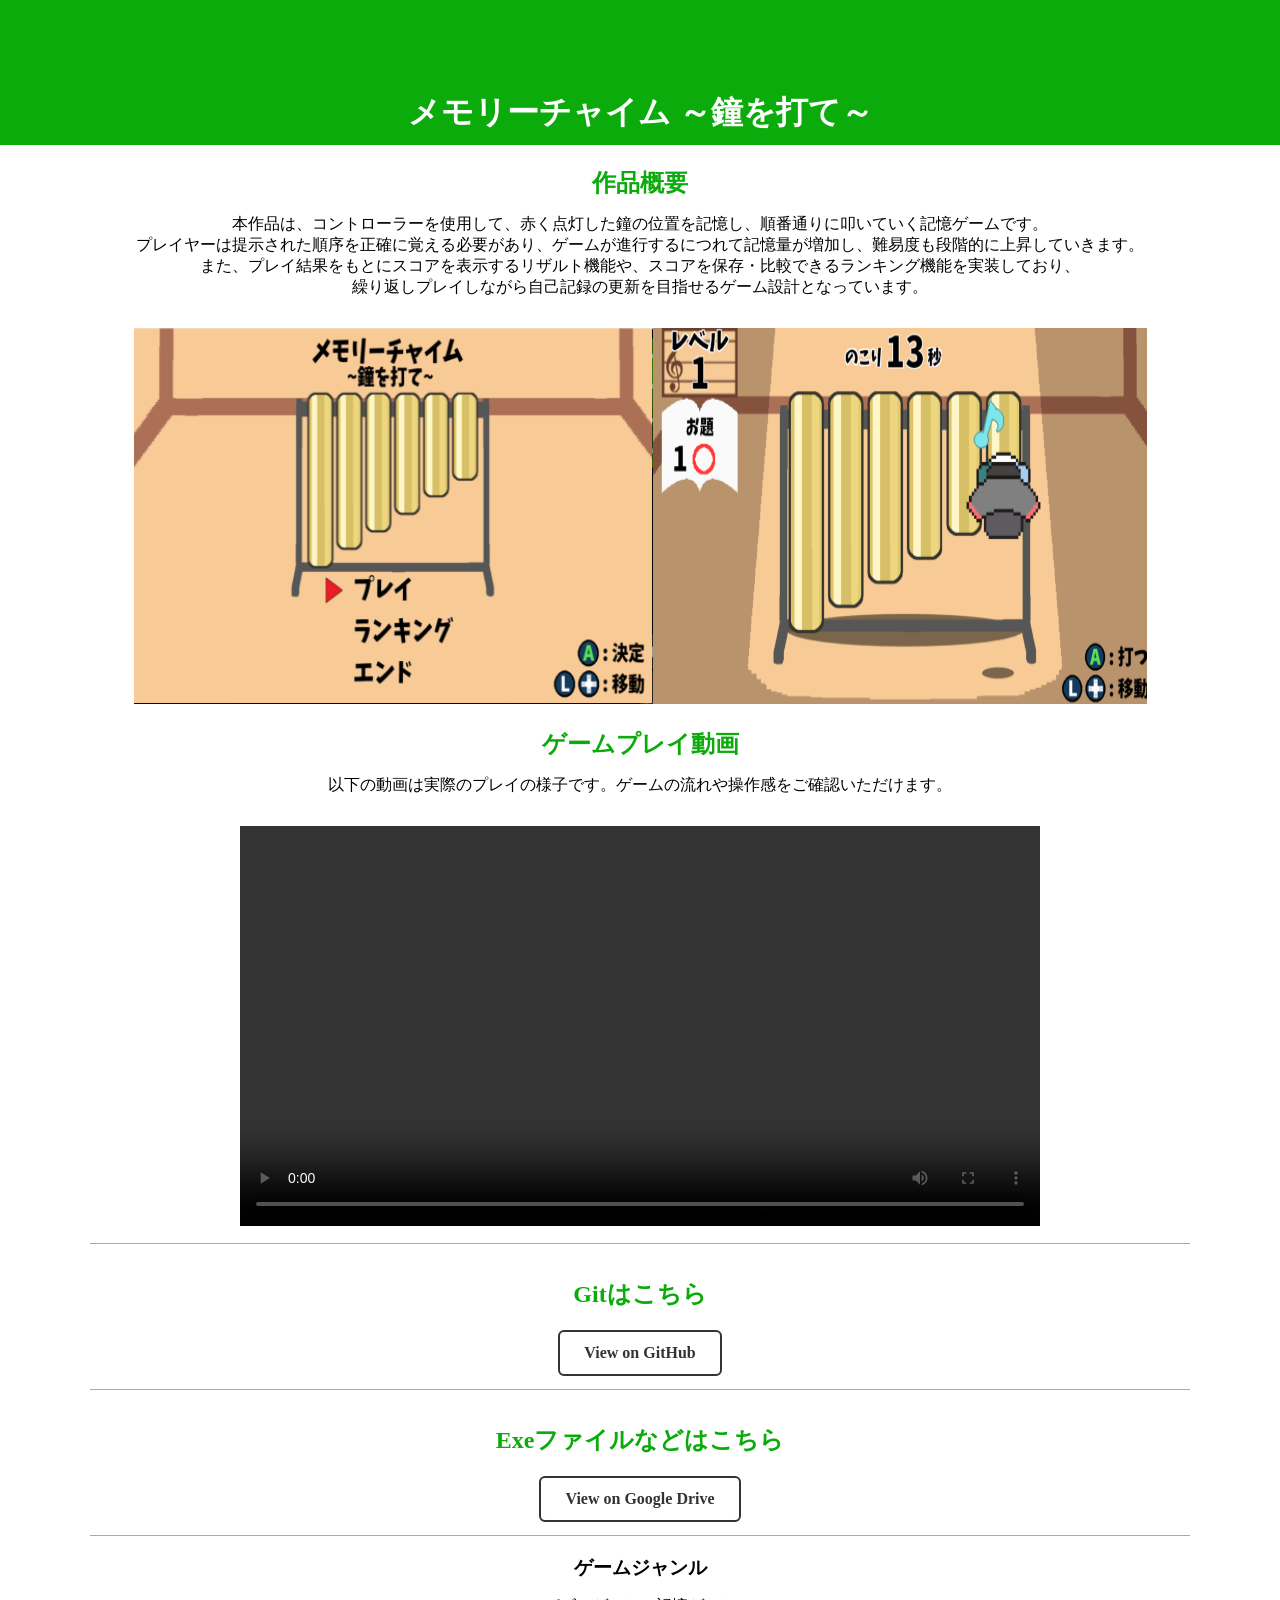
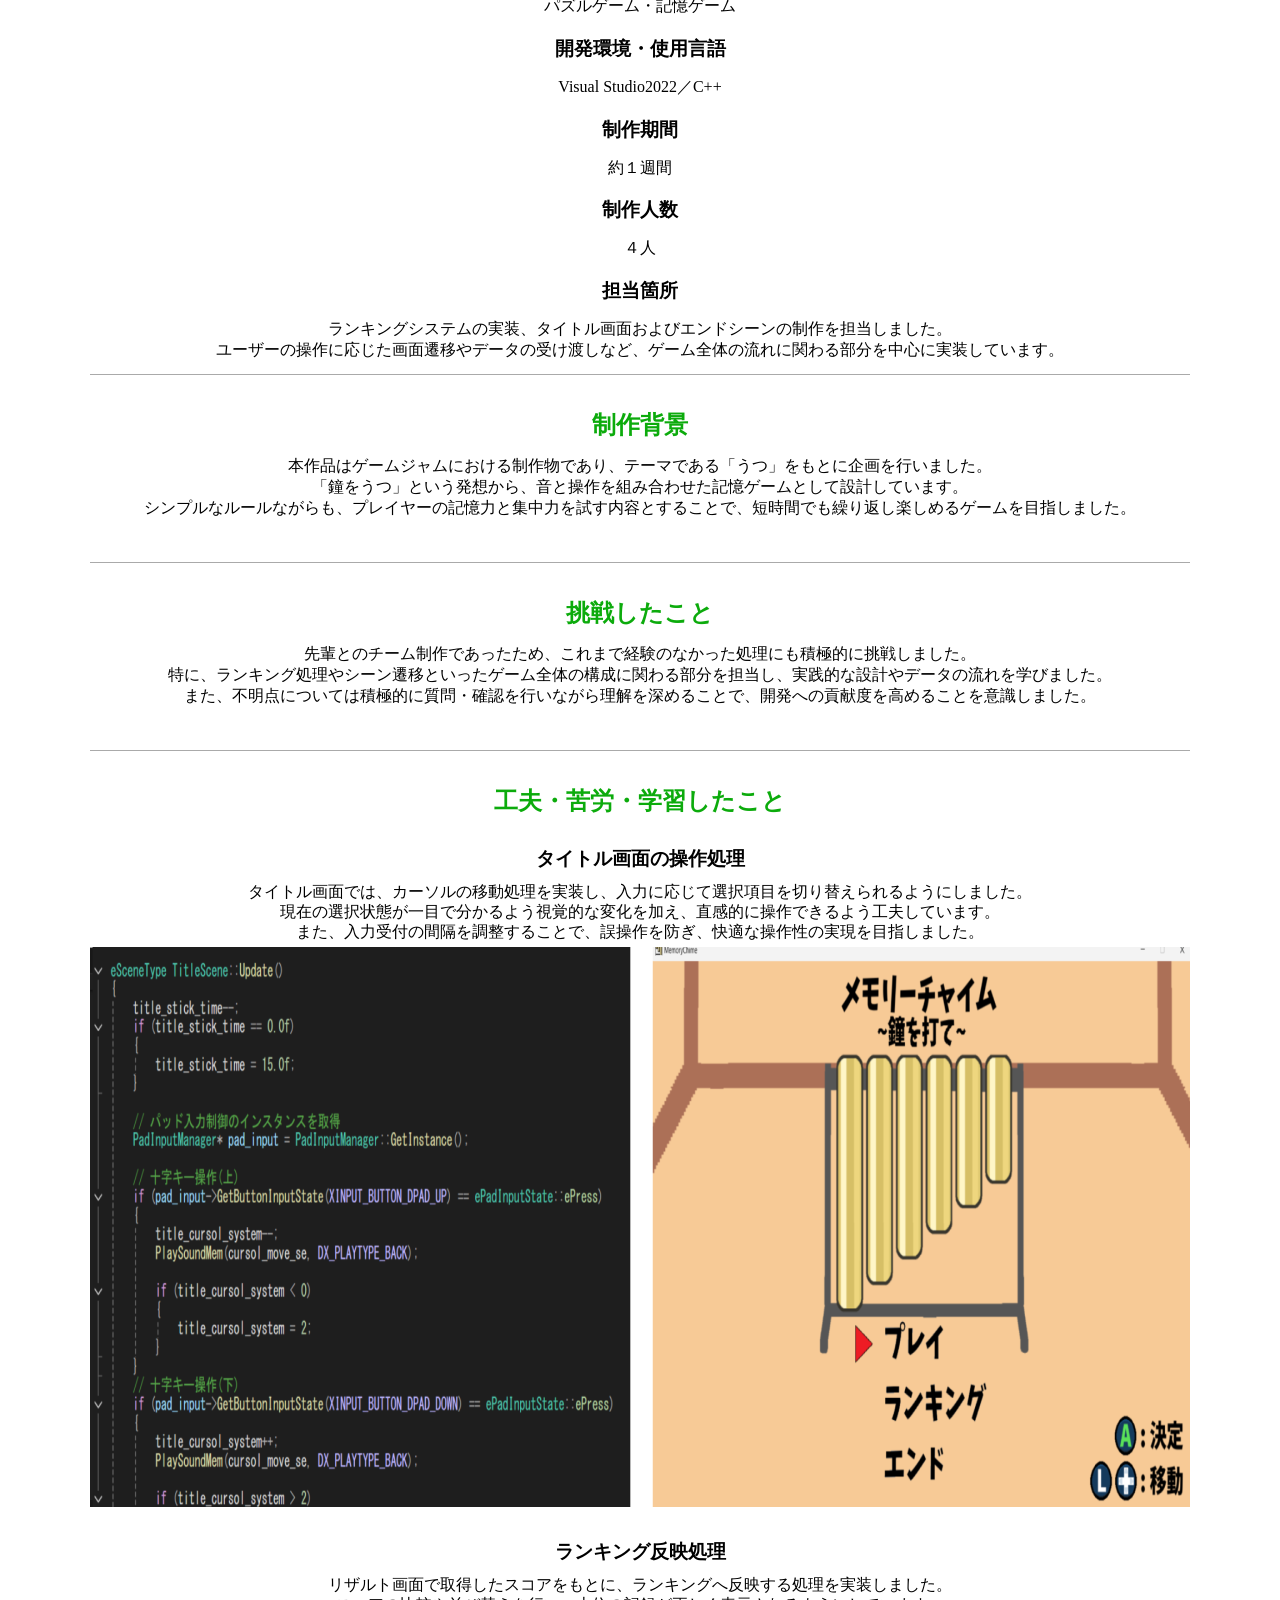
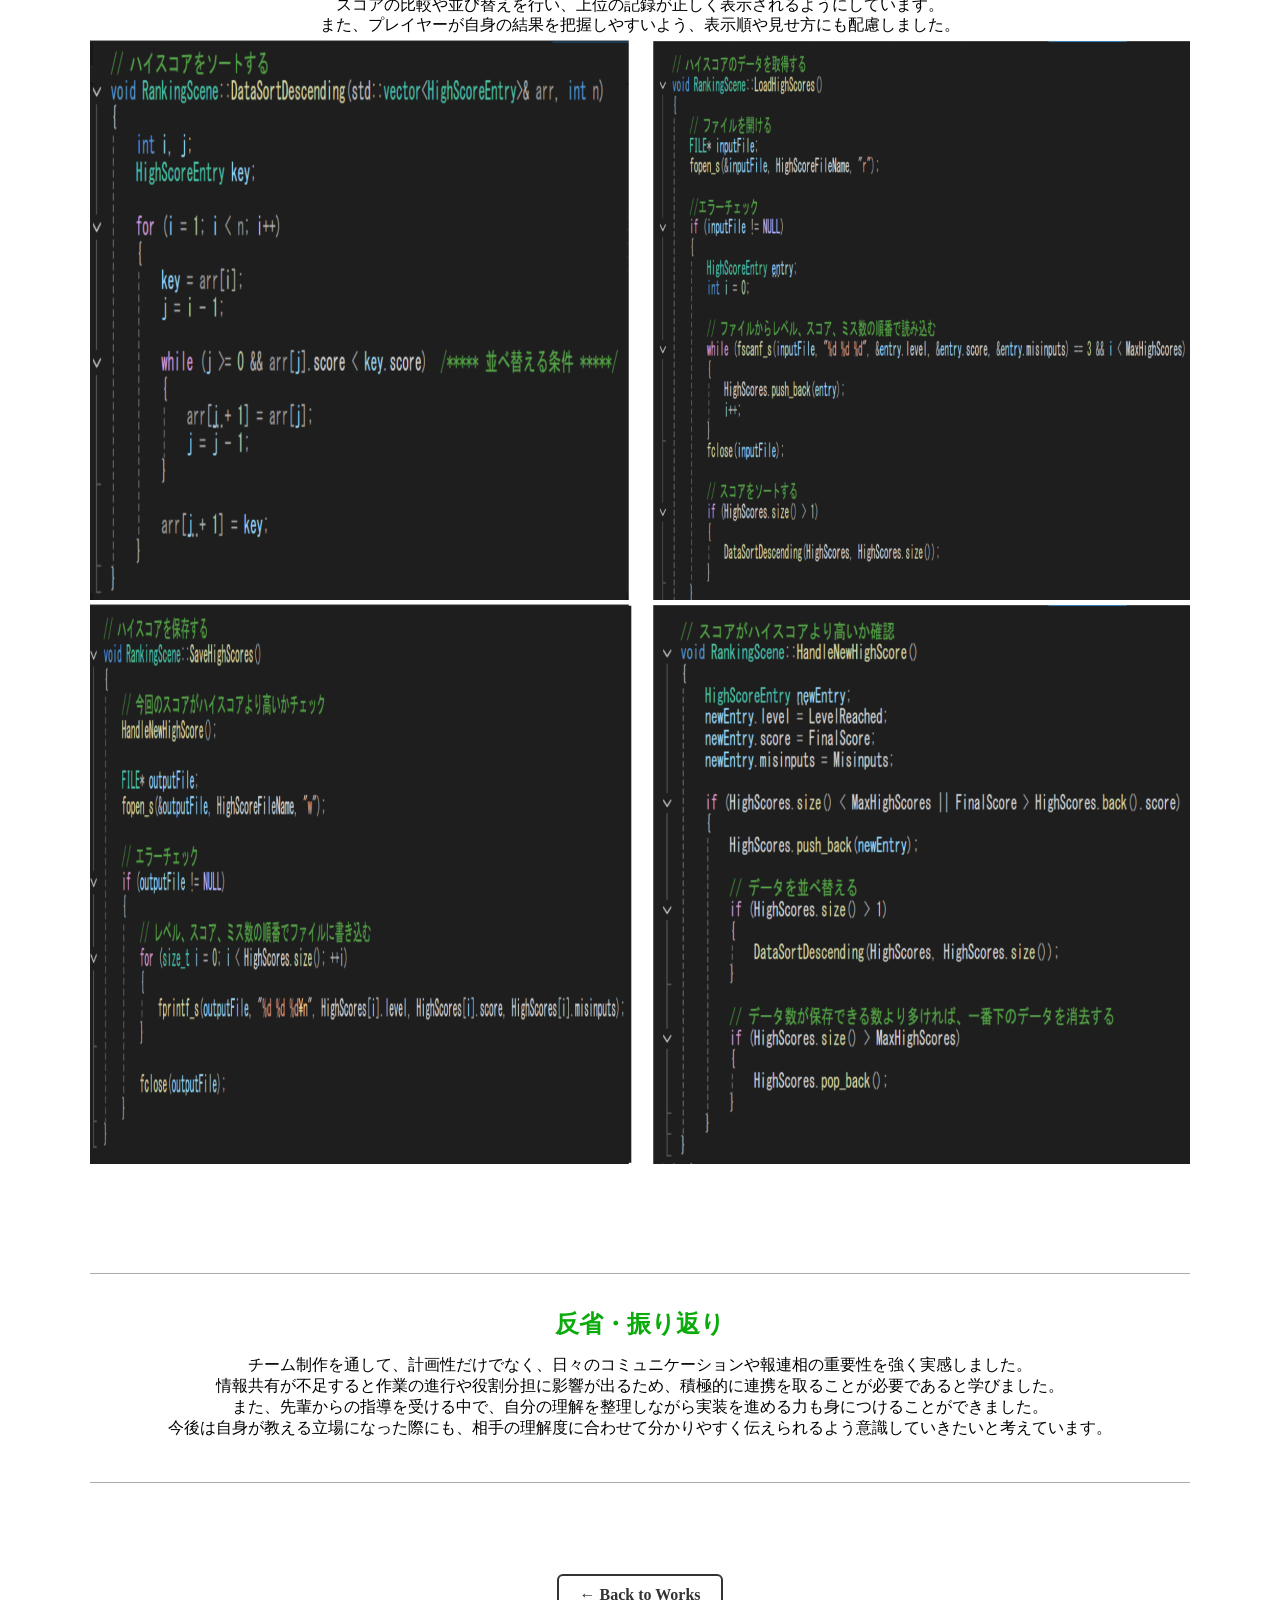
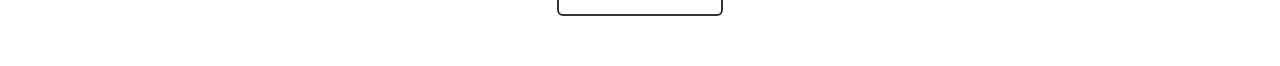
==== commit 71e9d758: "ページ編集 GoogleDriveに飛べるURL追加" ====
--- a/Portfolio/html/bell.html
+++ b/Portfolio/html/bell.html
@@ -30,9 +30,16 @@
     <hr>
 
     <div class = "Git">
-        <h2>Git</h2>
-        <a href="https://github.com/chihiro-hiro/GameJam_2025_L/tree/main" target="_blank" class="github-button">
+        <h2>Gitはこちら</h2>
+        <a href="https://github.com/TakumiNagamine/GameJam_2025/tree/main" target="_blank" class="github-button">
     View on GitHub</a>
+    </div>
+    <hr>
+    
+    <div class="Git">
+        <h2>Exeファイルなどはこちら</h2>
+        <a href="https://drive.google.com/drive/folders/1aAzd9ePGl53n-YwTBv6I1i-JSRvS58MJ?usp=sharing" target="_blank" class="github-button">
+        View on Google Drive</a>
     </div>
     <hr>
 
